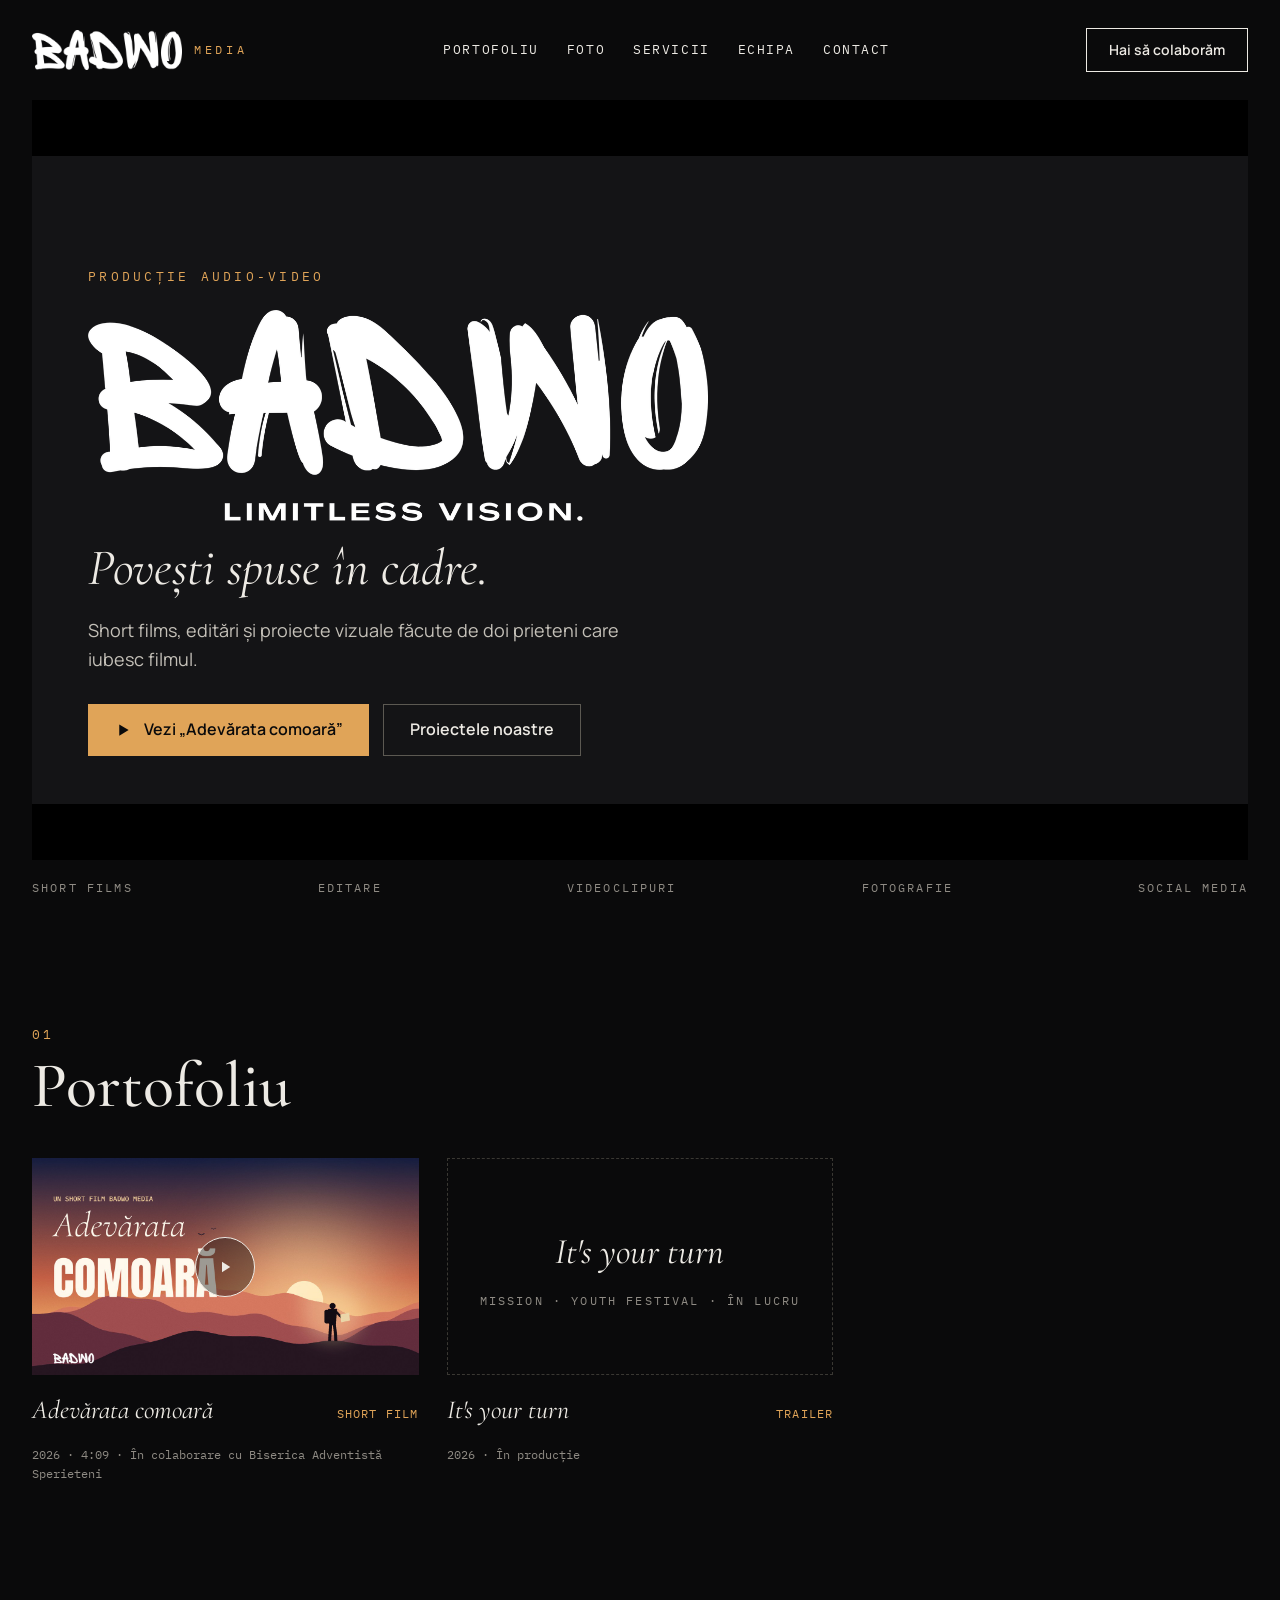
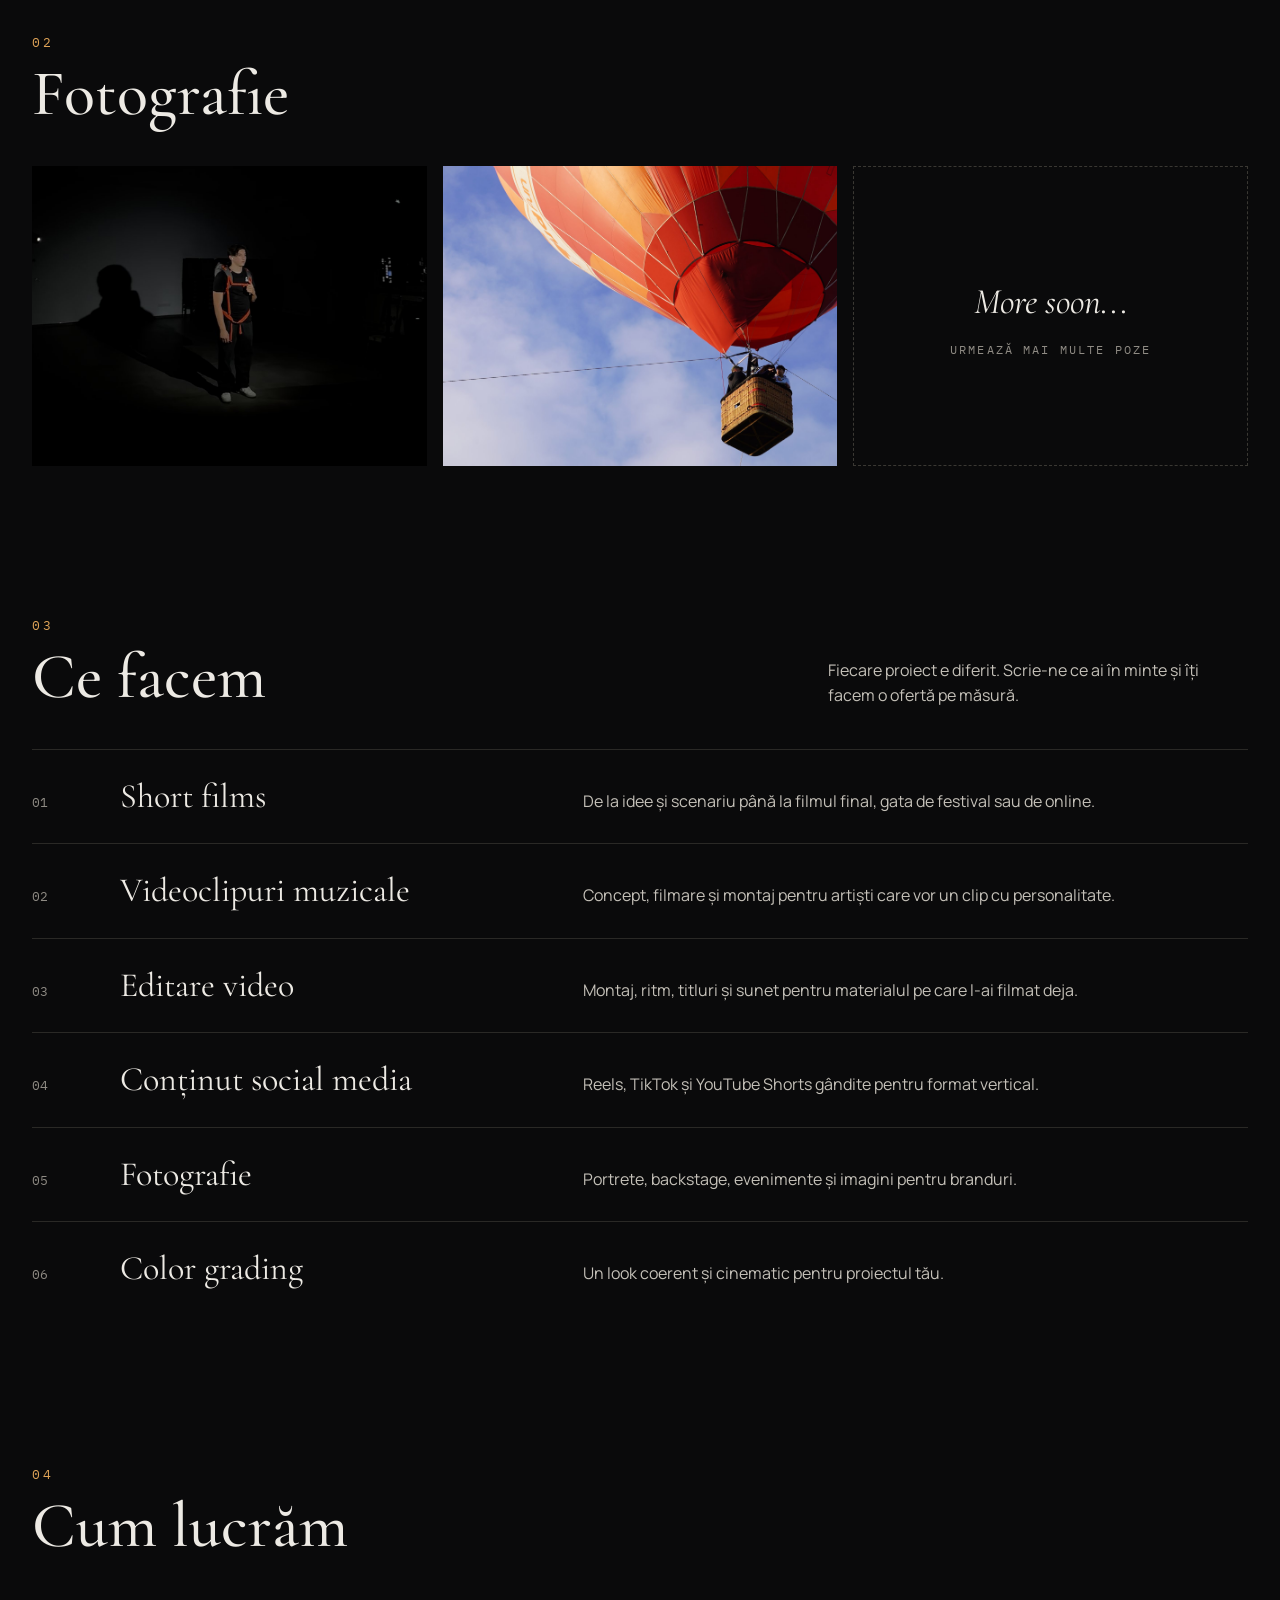
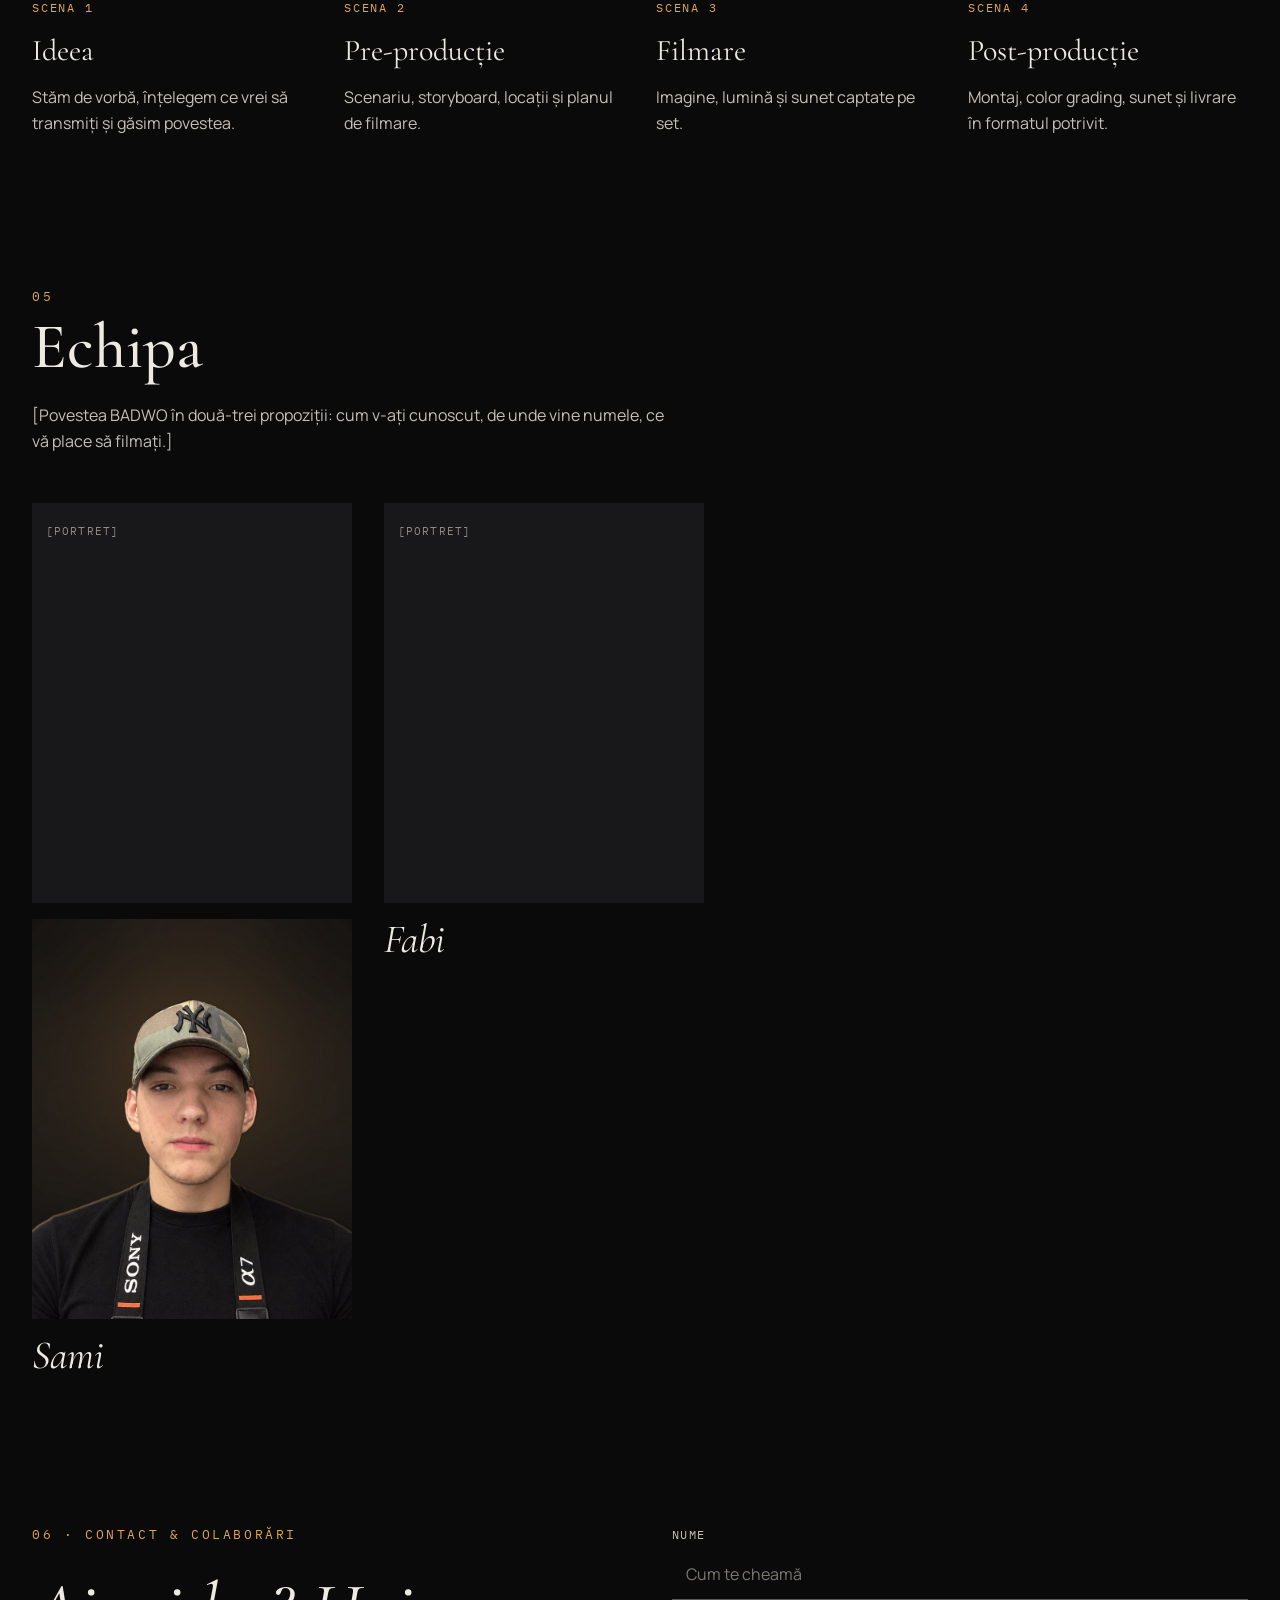
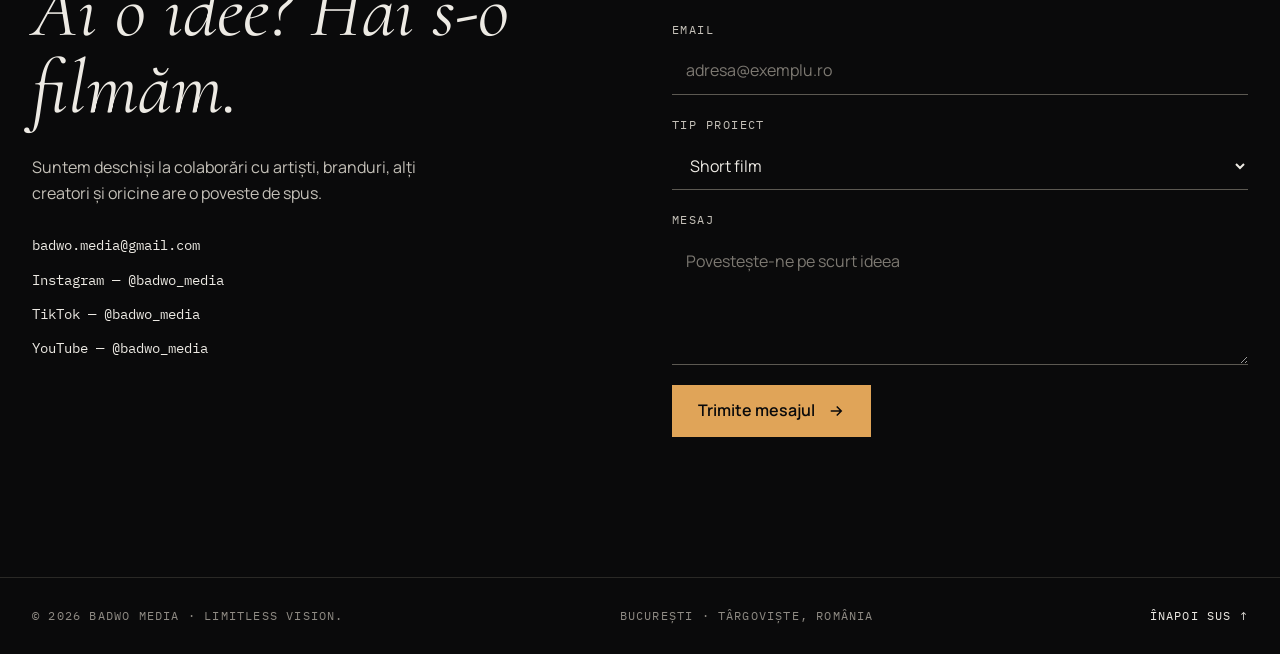
==== index.html @ ad507c17 "Update Sami's portrait image source in index.html" ====
<!doctype html>
<html lang="ro">
<head>
<meta charset="utf-8">
<meta name="viewport" content="width=device-width, initial-scale=1">
<title>BADWO Media — Limitless vision.</title>
<meta name="description" content="BADWO Media — producție audio-video: short films, editări, videoclipuri, fotografie și conținut pentru social media.">
<meta property="og:title" content="BADWO Media — Limitless vision.">
<meta property="og:description" content="Short films, editări, videoclipuri și fotografie.">
<meta property="og:image" content="assets/og-image.jpg">
<meta property="og:type" content="website">
<meta name="theme-color" content="#0A0A0B">
<link rel="icon" type="image/png" href="assets/favicon.png">
<link rel="apple-touch-icon" href="assets/apple-touch-icon.png">
<link rel="preconnect" href="https://fonts.googleapis.com">
<link rel="preconnect" href="https://fonts.gstatic.com" crossorigin>
<link href="https://fonts.googleapis.com/css2?family=Cormorant+Garamond:ital,wght@0,500;1,400;1,500&family=Manrope:wght@400;500;600&family=IBM+Plex+Mono:wght@400;500&display=swap" rel="stylesheet">
<link rel="stylesheet" href="style.css">
</head>
<body>

<a class="skip" href="#continut">Sari la conținut</a>

<!-- ============ MENIU ============ -->
<header class="header wrap">
  <a href="#top" class="brand" aria-label="BADWO Media — acasă">
    <img src="assets/logo-badwo.png" alt="BADWO" width="160" height="43">
    <span>MEDIA</span>
  </a>
  <button class="menu-toggle" type="button" aria-expanded="false" aria-controls="meniu">Meniu</button>
  <nav id="meniu" class="nav" aria-label="Navigare principală">
    <a href="#portofoliu">Portofoliu</a>
    <a href="#foto">Foto</a>
    <a href="#servicii">Servicii</a>
    <a href="#echipa">Echipa</a>
    <a href="#contact">Contact</a>
  </nav>
  <a href="#contact" class="btn btn-outline header-cta">Hai să colaborăm</a>
</header>

<main id="continut">

<!-- ============ HERO ============ -->
<section id="top" class="hero-section">
  <div class="hero wrap-inner">
    <!-- SHOWREEL DE FUNDAL: puneți un fișier video scurt (fără sunet) în assets/ și scoateți comentariul de mai jos.
    <video class="hero-video" src="assets/showreel.mp4" autoplay muted loop playsinline></video>
    -->
    <div class="hero-content">
      <p class="eyebrow">PRODUCȚIE AUDIO-VIDEO</p>
      <h1><img src="assets/logo-badwo-limitless.png" alt="BADWO — Limitless vision." width="620" height="211"></h1>
      <p class="hero-tag">Povești spuse în cadre.</p>
      <p class="hero-text">Short films, editări și proiecte vizuale făcute de doi prieteni care iubesc filmul.</p>
      <div class="hero-actions">
        <a href="adevarata-comoara.html" class="btn btn-accent">
          <svg width="18" height="18" viewBox="0 0 24 24" fill="currentColor" aria-hidden="true"><path d="M7 4.5v15l12.5-7.5z"/></svg>
          Vezi „Adevărata comoară”
        </a>
        <a href="#portofoliu" class="btn btn-ghost">Proiectele noastre</a>
      </div>
    </div>
  </div>
  <div class="strip wrap-inner" aria-hidden="true">
    <span>SHORT FILMS</span><span>EDITARE</span><span>VIDEOCLIPURI</span><span>FOTOGRAFIE</span><span>SOCIAL MEDIA</span>
  </div>
</section>

<!-- ============ PORTOFOLIU ============ -->
<section id="portofoliu" class="section wrap">
  <div class="section-head">
    <div>
      <p class="num">01</p>
      <h2>Portofoliu</h2>
    </div>
    <!-- Filtrele (Toate / Short films / Editări / Videoclipuri) pot fi readăugate când aveți mai multe proiecte -->
  </div>

  <!--
    CUM ADAUGI UN PROIECT: copiază un <article> întreg și schimbă:
      data-cat   = short / edit / clip  (pentru filtru)
      data-video = ID-ul de YouTube
      imaginea   = pune poza în assets/foto/ și schimbă src-ul
  -->
  <div class="projects">
    <article class="project" data-cat="short">
      <a href="adevarata-comoara.html" class="project-thumb" aria-label="Adevărata comoară — short film">
        <img src="assets/thumbnail-munte.jpg" alt="" loading="lazy">
        <span class="thumb-badge pre-launch">PREMIERĂ · VINERI 12:00</span>
        <span class="play"><svg width="18" height="18" viewBox="0 0 24 24" fill="currentColor" aria-hidden="true"><path d="M8 5v14l11-7z"/></svg></span>
      </a>
      <div class="project-row"><h3><a href="adevarata-comoara.html">Adevărata comoară</a></h3><span class="cat">SHORT FILM</span></div>
      <p class="meta">2026 · 4:09 · În colaborare cu Biserica Adventistă Sperieteni</p>
    </article>

    <article class="project">
      <div class="project-thumb soon"><strong>It's your turn</strong><span>MISSION · YOUTH FESTIVAL · ÎN LUCRU</span></div>
      <div class="project-row"><h3>It's your turn</h3><span class="cat">TRAILER</span></div>
      <p class="meta">2026 · În producție</p>
    </article>
  </div>
</section>

<!-- ============ FOTO ============ -->
<!-- Poză nouă: urcați-o în assets/ și adăugați înaintea căsuței „More soon”: <img class="photo" src="assets/nume.jpg" alt="descriere" loading="lazy"> -->
<section id="foto" class="section wrap">
  <p class="num">02</p>
  <h2>Fotografie</h2>
  <div class="photos">
    <img class="photo" src="assets/backstage-1.jpg" alt="Backstage BADWO Media — actor pe set, în lumina reflectorului" loading="lazy">
    <img class="photo" src="assets/foto-balon.jpg" alt="Balon cu aer cald portocaliu deasupra norilor, fotografiat de jos" loading="lazy">
    <div class="photo soon"><strong>More soon...</strong><span>URMEAZĂ MAI MULTE POZE</span></div>
  </div>
</section>

<!-- ============ SERVICII ============ -->
<section id="servicii" class="section wrap">
  <div class="section-head">
    <div>
      <p class="num">03</p>
      <h2>Ce facem</h2>
    </div>
    <p class="lead">Fiecare proiect e diferit. Scrie-ne ce ai în minte și îți facem o ofertă pe măsură.</p>
  </div>
  <ul class="services">
    <li><span class="n">01</span><h3>Short films</h3><p>De la idee și scenariu până la filmul final, gata de festival sau de online.</p></li>
    <li><span class="n">02</span><h3>Videoclipuri muzicale</h3><p>Concept, filmare și montaj pentru artiști care vor un clip cu personalitate.</p></li>
    <li><span class="n">03</span><h3>Editare video</h3><p>Montaj, ritm, titluri și sunet pentru materialul pe care l-ai filmat deja.</p></li>
    <li><span class="n">04</span><h3>Conținut social media</h3><p>Reels, TikTok și YouTube Shorts gândite pentru format vertical.</p></li>
    <li><span class="n">05</span><h3>Fotografie</h3><p>Portrete, backstage, evenimente și imagini pentru branduri.</p></li>
    <li><span class="n">06</span><h3>Color grading</h3><p>Un look coerent și cinematic pentru proiectul tău.</p></li>
  </ul>
</section>

<!-- ============ PROCES ============ -->
<section class="section wrap">
  <p class="num">04</p>
  <h2>Cum lucrăm</h2>
  <ol class="steps">
    <li><span class="scene">SCENA 1</span><h3>Ideea</h3><p>Stăm de vorbă, înțelegem ce vrei să transmiți și găsim povestea.</p></li>
    <li><span class="scene">SCENA 2</span><h3>Pre-producție</h3><p>Scenariu, storyboard, locații și planul de filmare.</p></li>
    <li><span class="scene">SCENA 3</span><h3>Filmare</h3><p>Imagine, lumină și sunet captate pe set.</p></li>
    <li><span class="scene">SCENA 4</span><h3>Post-producție</h3><p>Montaj, color grading, sunet și livrare în formatul potrivit.</p></li>
  </ol>
</section>

<!-- ============ ECHIPA ============ -->
<section id="echipa" class="section wrap">
  <p class="num">05</p>
  <h2>Echipa</h2>
  <p class="lead team-lead">[Povestea BADWO în două-trei propoziții: cum v-ați cunoscut, de unde vine numele, ce vă place să filmați.]</p>
  <div class="team">
    <figure class="member">
      <div class="portrait"><span class="ph">[PORTRET]</span></div>
      <img class="portrait" src="assets/sami-portret-final.jpg" alt="Sami, BADWO Media">
      <figcaption>Sami</figcaption>
    </figure>
    <figure class="member">
      <div class="portrait"><span class="ph">[PORTRET]</span></div>
      <!-- <img class="portrait" src="assets/foto/fabi.jpg" alt="Fabi"> -->
      <figcaption>Fabi</figcaption>
    </figure>
  </div>
</section>

<!-- ============ CONTACT ============ -->
<section id="contact" class="section wrap contact">
  <div class="contact-info">
    <p class="num">06 · CONTACT &amp; COLABORĂRI</p>
    <h2 class="contact-title">Ai o idee? Hai s-o filmăm.</h2>
    <p class="lead">Suntem deschiși la colaborări cu artiști, branduri, alți creatori și oricine are o poveste de spus.</p>
    <ul class="links">
      <li><a href="mailto:badwo.media@gmail.com">badwo.media@gmail.com</a></li>
      <li><a href="https://www.instagram.com/badwo_media/" target="_blank" rel="noopener">Instagram — @badwo_media</a></li>
      <li><a href="https://www.tiktok.com/@badwo_media" target="_blank" rel="noopener">TikTok — @badwo_media</a></li>
      <li><a href="https://youtube.com/@badwo_media" target="_blank" rel="noopener">YouTube — @badwo_media</a></li>
    </ul>
  </div>

  <!--
    FORMULAR (Web3Forms, gratuit 250 mesaje/lună) — mesajele vin pe badwo.media@gmail.com.
    Înlocuiți CHEIA-VOASTRA de mai jos cu cheia primită pe email de la Web3Forms.
  -->
  <form class="form" id="contact-form" action="https://api.web3forms.com/submit" method="POST">
    <input type="hidden" name="access_key" value="0aef2e41-bc1f-40ac-9697-3a45dd9f12d6">
    <input type="hidden" name="subject" value="Mesaj nou de pe site-ul BADWO Media">
    <input type="hidden" name="from_name" value="Site BADWO Media">
    <input type="checkbox" name="botcheck" style="display:none" tabindex="-1" autocomplete="off">
    <div class="field"><label for="nume">NUME</label><input id="nume" name="name" type="text" placeholder="Cum te cheamă" required autocomplete="name"></div>
    <div class="field"><label for="email">EMAIL</label><input id="email" name="email" type="email" placeholder="adresa@exemplu.ro" required autocomplete="email"></div>
    <div class="field"><label for="tip">TIP PROIECT</label>
      <select id="tip" name="tip">
        <option>Short film</option><option>Videoclip</option><option>Editare</option><option>Fotografie</option><option>Colaborare</option><option>Altceva</option>
      </select>
    </div>
    <div class="field"><label for="mesaj">MESAJ</label><textarea id="mesaj" name="message" rows="4" placeholder="Povestește-ne pe scurt ideea" required></textarea></div>
    <button type="submit" class="btn btn-accent">Trimite mesajul
      <svg width="18" height="18" viewBox="0 0 24 24" fill="none" stroke="currentColor" stroke-width="2" aria-hidden="true"><path d="M5 12h14M13 6l6 6-6 6"/></svg>
    </button>
    <p class="form-status" id="form-status" role="status" aria-live="polite"></p>
  </form>
</section>

</main>

<footer class="footer">
  <div class="wrap footer-row">
    <span>© <span id="an">2026</span> BADWO MEDIA · LIMITLESS VISION.</span>
    <span>BUCUREȘTI · TÂRGOVIȘTE, ROMÂNIA</span>
    <a href="#top">ÎNAPOI SUS ↑</a>
  </div>
</footer>

<!-- Fereastra pentru video -->
<dialog class="video-modal" id="video-modal" aria-label="Video">
  <button type="button" class="modal-close" aria-label="Închide">✕</button>
  <div class="modal-frame"></div>
</dialog>

<script src="script.js"></script>
</body>
</html>
---- style.css ----
/* ===== BADWO Media — culori și fonturi (schimbați aici) ===== */
:root{
  --bg:#0A0A0B;
  --bg-2:#141416;
  --card:#18181b;
  --line:#2a2926;
  --text:#EDEAE4;
  --muted:#c4c0b8;
  --dim:#8f8b84;
  --accent:#E0A458;
  --serif:'Cormorant Garamond', Georgia, serif;
  --sans:'Manrope', 'Helvetica Neue', sans-serif;
  --mono:'IBM Plex Mono', ui-monospace, monospace;
}

*,*::before,*::after{box-sizing:border-box}
html{scroll-behavior:smooth}
@media (prefers-reduced-motion:reduce){html{scroll-behavior:auto}}
body{margin:0;background:var(--bg);color:var(--text);font-family:var(--sans);font-size:16px;line-height:1.6;-webkit-font-smoothing:antialiased}
img{max-width:100%;display:block}
a{color:var(--text);text-decoration:none}
a:hover{color:var(--accent)}
h1,h2,h3,p,ul,ol,figure{margin:0}
ul,ol{list-style:none;padding:0}
:focus-visible{outline:2px solid var(--accent);outline-offset:3px}

.skip{position:absolute;left:-9999px;top:8px;background:var(--accent);color:var(--bg);padding:10px 16px;z-index:100}
.skip:focus{left:8px}
.hidden{display:none}

.wrap{max-width:1320px;margin:0 auto;padding-left:32px;padding-right:32px}
.wrap-inner{max-width:1320px;margin:0 auto}

/* ===== Butoane ===== */
.btn{display:inline-flex;align-items:center;gap:12px;min-height:52px;padding:0 26px;font:inherit;font-weight:600;cursor:pointer;border:0;transition:background .2s,color .2s}
.btn-accent{background:var(--accent);color:var(--bg)}
.btn-accent:hover{background:var(--text);color:var(--bg)}
.btn-ghost{border:1px solid #5c5952}
.btn-outline{border:1px solid var(--text);min-height:44px;padding:0 22px;font-size:14px}

/* ===== Meniu ===== */
.header{display:flex;flex-wrap:wrap;align-items:center;justify-content:space-between;gap:20px;padding-top:28px;padding-bottom:28px}
.brand{display:flex;align-items:center;gap:12px}
.brand img{height:40px;width:auto}
.brand span{font-family:var(--mono);font-size:12px;letter-spacing:.3em;color:var(--accent)}
.nav{display:flex;flex-wrap:wrap;gap:28px;font-family:var(--mono);font-size:13px;letter-spacing:.12em;text-transform:uppercase}
.menu-toggle{display:none;background:none;border:1px solid #5c5952;color:var(--text);font-family:var(--mono);font-size:13px;letter-spacing:.12em;text-transform:uppercase;min-height:44px;padding:0 16px;cursor:pointer}

/* ===== Hero ===== */
.hero-section{padding:0 32px}
.hero{position:relative;background:var(--bg-2);min-height:760px;display:flex;flex-direction:column;justify-content:flex-end;overflow:hidden}
.hero::before,.hero::after{content:"";position:absolute;left:0;right:0;height:56px;background:#000;z-index:2}
.hero::before{top:0}.hero::after{bottom:0}
.hero-video{position:absolute;inset:0;width:100%;height:100%;object-fit:cover;opacity:.55}
.hero-content{position:relative;z-index:3;padding:120px 56px 104px;display:flex;flex-direction:column;gap:22px;max-width:900px}
.eyebrow{font-family:var(--mono);font-size:13px;letter-spacing:.25em;color:var(--accent)}
.hero h1 img{width:min(620px,100%);height:auto}
.hero-tag{font-family:var(--serif);font-style:italic;font-size:clamp(32px,4vw,52px);line-height:1}
.hero-text{max-width:560px;font-size:18px;color:var(--muted)}
.hero-actions{display:flex;flex-wrap:wrap;gap:14px;margin-top:8px}
.strip{padding:18px 0;display:flex;flex-wrap:wrap;justify-content:space-between;gap:12px;font-family:var(--mono);font-size:12px;letter-spacing:.18em;color:var(--dim)}

/* ===== Secțiuni ===== */
.section{padding-top:110px;padding-bottom:40px}
.section h2{font-family:var(--serif);font-weight:500;font-size:clamp(44px,6vw,64px);line-height:1;margin:8px 0 40px}
.section-head{display:flex;flex-wrap:wrap;align-items:flex-end;justify-content:space-between;gap:24px;margin-bottom:40px}
.section-head h2{margin-bottom:0}
.num{font-family:var(--mono);font-size:13px;color:var(--accent);letter-spacing:.2em}
.lead{max-width:420px;color:var(--muted)}
.ph{font-family:var(--mono);font-size:11px;color:var(--dim);letter-spacing:.1em}

/* ===== Portofoliu ===== */
.filters{display:flex;flex-wrap:wrap;gap:8px}
.filters button{min-height:44px;padding:0 18px;font-family:var(--mono);font-size:13px;letter-spacing:.08em;cursor:pointer;border:1px solid #3a3833;background:transparent;color:var(--text)}
.filters button[aria-pressed="true"]{background:var(--text);color:var(--bg)}
.projects{display:grid;grid-template-columns:repeat(auto-fill,minmax(min(360px,100%),1fr));gap:40px 28px}
.project{display:flex;flex-direction:column;gap:14px}
.project[hidden]{display:none}
.project-thumb{position:relative;aspect-ratio:16/9;background:var(--card);display:flex;align-items:center;justify-content:center;border:0;padding:0;cursor:pointer;color:var(--text);overflow:hidden;width:100%}
.project-thumb img{position:absolute;inset:0;width:100%;height:100%;object-fit:cover}
.project-thumb .ph{position:absolute;top:12px;left:14px}
.play{position:relative;width:60px;height:60px;border-radius:50%;border:1px solid var(--text);display:flex;align-items:center;justify-content:center;background:rgba(10,10,11,.4);transition:background .2s,color .2s}
.project-thumb:hover .play{background:var(--accent);border-color:var(--accent);color:var(--bg)}
.project-row{display:flex;justify-content:space-between;align-items:baseline;gap:12px}
.project h3{font-family:var(--serif);font-size:26px;font-style:italic;font-weight:400}
.cat{font-family:var(--mono);font-size:12px;color:var(--accent);letter-spacing:.1em;white-space:nowrap}
.meta{font-family:var(--mono);font-size:12px;color:var(--dim)}

/* ===== Foto ===== */
.photos{display:grid;grid-template-columns:repeat(auto-fit,minmax(240px,1fr));grid-auto-rows:220px;gap:16px}
.photo{background:var(--card);padding:14px;width:100%;height:100%;object-fit:cover}
img.photo{padding:0}
.photo.tall{grid-row:span 2}

/* ===== Servicii ===== */
.services li{display:flex;flex-wrap:wrap;gap:16px 40px;padding:28px 0;border-top:1px solid var(--line);align-items:baseline}
.services .n{width:48px;font-family:var(--mono);font-size:13px;color:var(--dim)}
.services h3{flex:1 1 280px;font-family:var(--serif);font-size:34px;font-weight:400;line-height:1.1}
.services p{flex:2 1 380px;color:var(--muted)}

/* ===== Proces ===== */
.steps{display:grid;grid-template-columns:repeat(auto-fit,minmax(240px,1fr));gap:32px}
.steps li{display:flex;flex-direction:column;gap:10px}
.scene{font-family:var(--mono);font-size:12px;color:var(--accent);letter-spacing:.15em}
.steps h3{font-family:var(--serif);font-size:30px;font-weight:400}
.steps p{color:var(--muted)}

/* ===== Echipa ===== */
.team-lead{max-width:640px;margin:-16px 0 48px}
.team{display:grid;grid-template-columns:repeat(auto-fit,minmax(240px,320px));gap:32px}
.member{display:flex;flex-direction:column;gap:16px}
.portrait{aspect-ratio:4/5;background:var(--card);padding:14px;width:100%;object-fit:cover}
img.portrait{padding:0}
.member figcaption{font-family:var(--serif);font-size:40px;font-style:italic;line-height:1}

/* ===== Contact ===== */
.contact{display:flex;flex-wrap:wrap;gap:64px;padding-bottom:100px}
.contact-info{flex:1 1 420px;display:flex;flex-direction:column;gap:28px}
.section .contact-title{font-style:italic;font-weight:400;font-size:clamp(48px,6vw,84px);margin:0}
.links{display:flex;flex-direction:column;gap:12px;font-family:var(--mono);font-size:14px}
.form{flex:1 1 420px;display:flex;flex-direction:column;gap:20px}
.field{display:flex;flex-direction:column;gap:8px}
.field label{font-family:var(--mono);font-size:12px;letter-spacing:.12em;color:var(--muted)}
.field input,.field select,.field textarea{font:inherit;color:var(--text);min-height:48px;padding:0 14px;background:transparent;border:0;border-bottom:1px solid #5c5952;border-radius:0}
.field select{background:var(--bg)}
.field textarea{padding:12px 14px;resize:vertical}
.field input::placeholder,.field textarea::placeholder{color:#7d7972}
.field input:focus,.field select:focus,.field textarea:focus{border-bottom-color:var(--accent)}
.form .btn{align-self:flex-start}

/* ===== Footer ===== */
.footer{border-top:1px solid var(--line)}
.footer-row{padding-top:28px;padding-bottom:28px;display:flex;flex-wrap:wrap;justify-content:space-between;gap:16px;font-family:var(--mono);font-size:12px;color:var(--dim);letter-spacing:.1em}

/* ===== Video ===== */
.video-modal{width:min(1100px,94vw);padding:0;border:0;background:#000;color:var(--text)}
.video-modal::backdrop{background:rgba(0,0,0,.85)}
.modal-frame{aspect-ratio:16/9}
.modal-frame iframe{width:100%;height:100%;border:0;display:block}
.modal-frame p{padding:40px;font-family:var(--mono);font-size:14px;color:var(--muted)}
.modal-close{position:absolute;top:8px;right:8px;z-index:2;width:44px;height:44px;background:rgba(0,0,0,.6);color:#fff;border:0;font-size:18px;cursor:pointer}

/* ===== Telefon ===== */
@media (max-width:820px){
  .wrap{padding-left:20px;padding-right:20px}
  .hero-section{padding:0}
  .hero{min-height:620px}
  .hero::before,.hero::after{height:32px}
  .hero-content{padding:80px 20px 64px}
  .menu-toggle{display:inline-flex;align-items:center}
  .header-cta{display:none}
  .nav{display:none;width:100%;flex-direction:column;gap:0}
  .nav.open{display:flex}
  .nav a{padding:14px 0;border-top:1px solid var(--line)}
  .strip{padding:16px 20px;justify-content:flex-start;gap:8px 20px}
  .section{padding-top:80px}
  .contact{gap:48px}
  .photos{grid-auto-rows:180px}
}

/* ===== Mesaj formular ===== */
.form-status{font-family:var(--mono);font-size:13px;color:var(--accent);min-height:1.6em}
.form .btn:disabled{opacity:.6;cursor:wait}

/* ===== More soon ===== */
.soon{display:flex;flex-direction:column;align-items:center;justify-content:center;gap:10px;text-align:center;border:1px dashed #3a3833;background:transparent;padding:20px}
.soon strong{font-family:var(--serif);font-style:italic;font-weight:400;font-size:clamp(26px,3vw,36px);color:var(--text)}
.soon span{font-family:var(--mono);font-size:12px;letter-spacing:.18em;color:var(--dim)}
.photos{grid-template-columns:repeat(auto-fit,minmax(min(320px,100%),1fr));grid-auto-rows:300px}
.thumb-badge{position:absolute;top:12px;left:14px;z-index:1;font-family:var(--mono);font-size:11px;letter-spacing:.15em;background:var(--accent);color:var(--bg);padding:4px 8px}
.project h3 a{color:inherit}
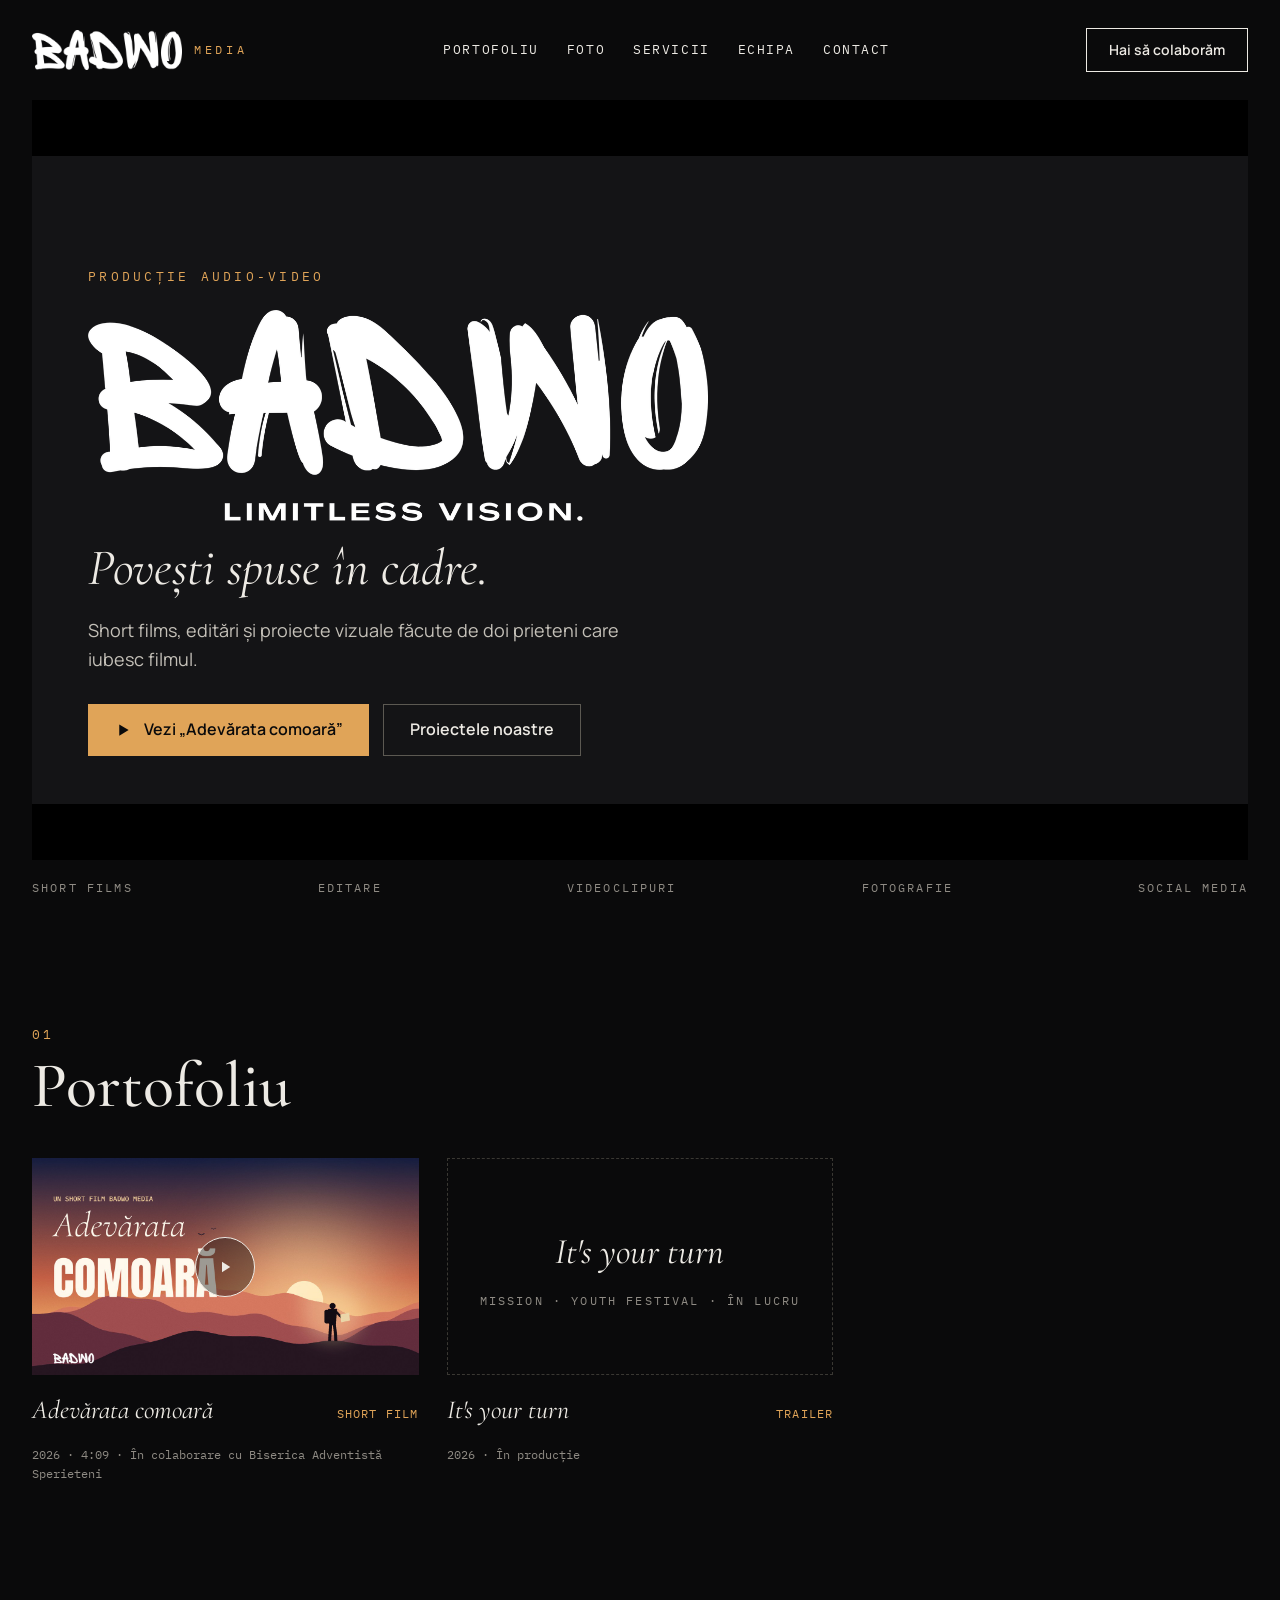
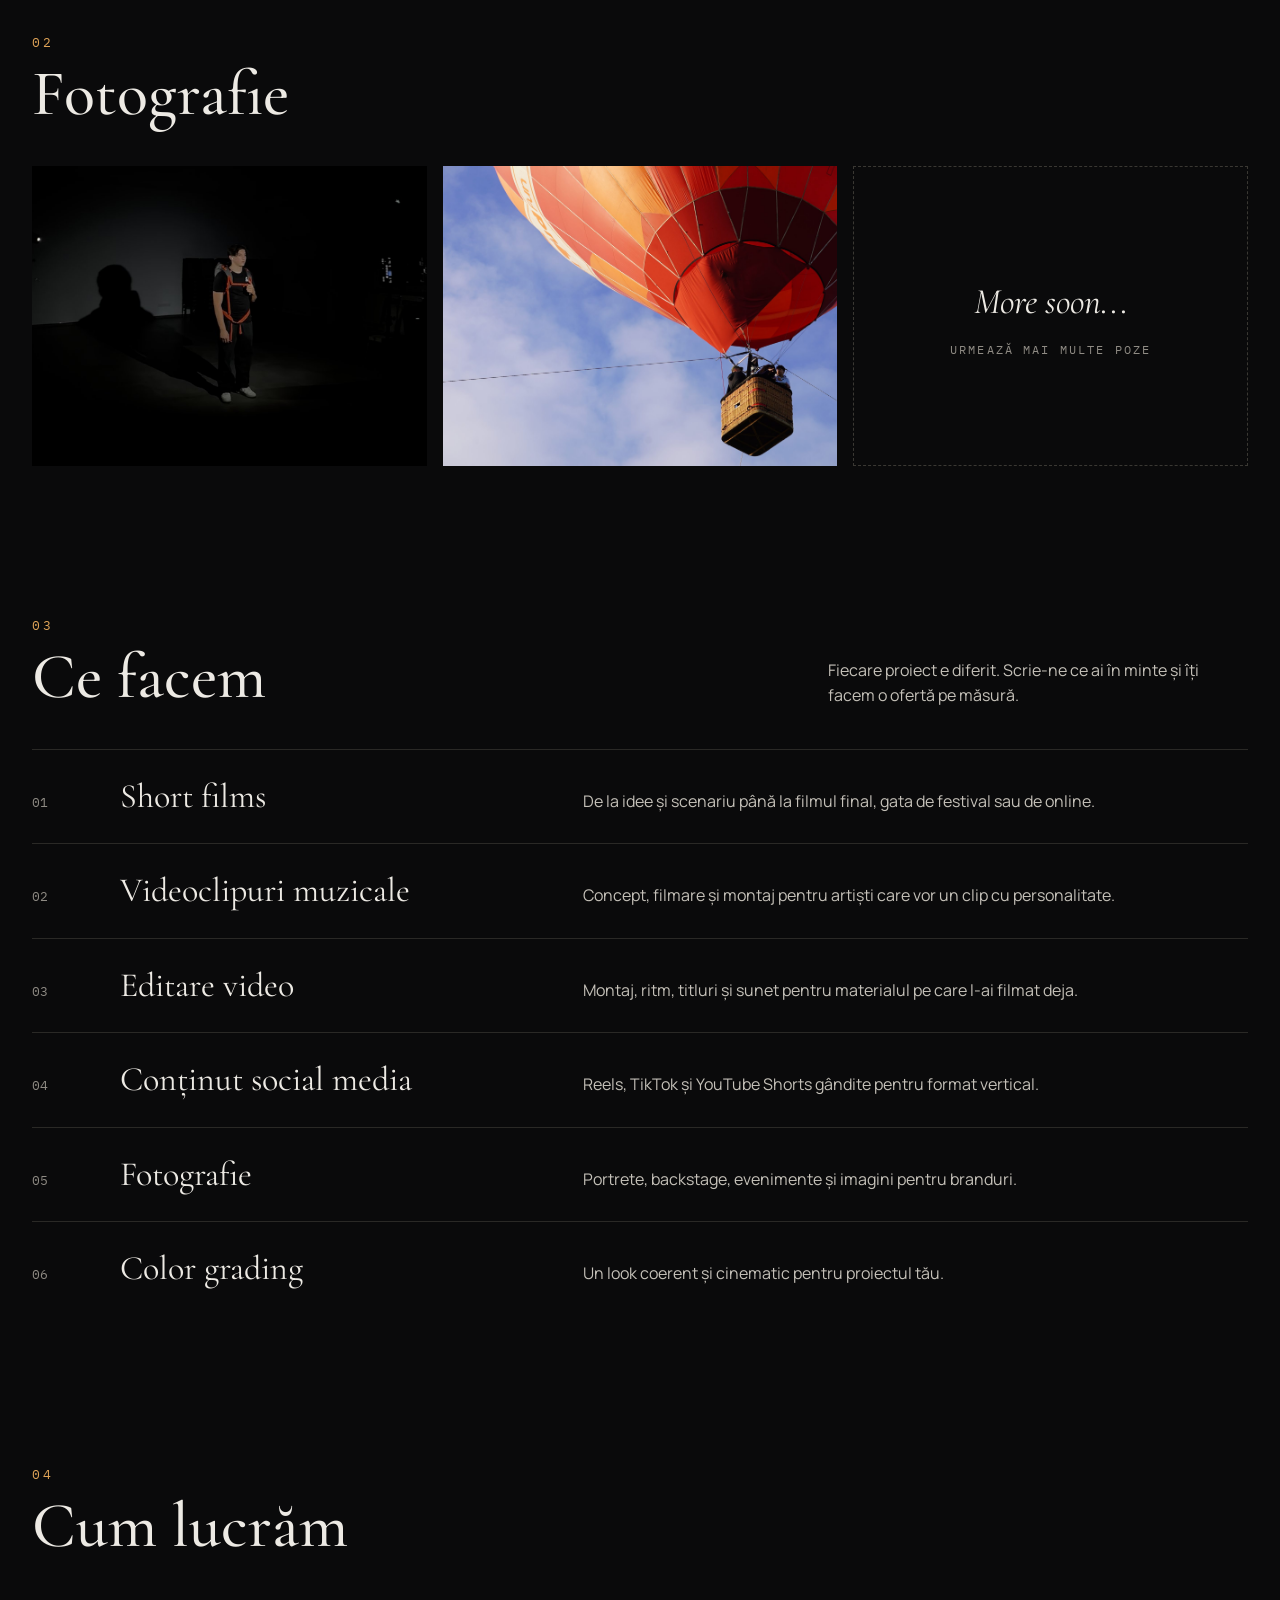
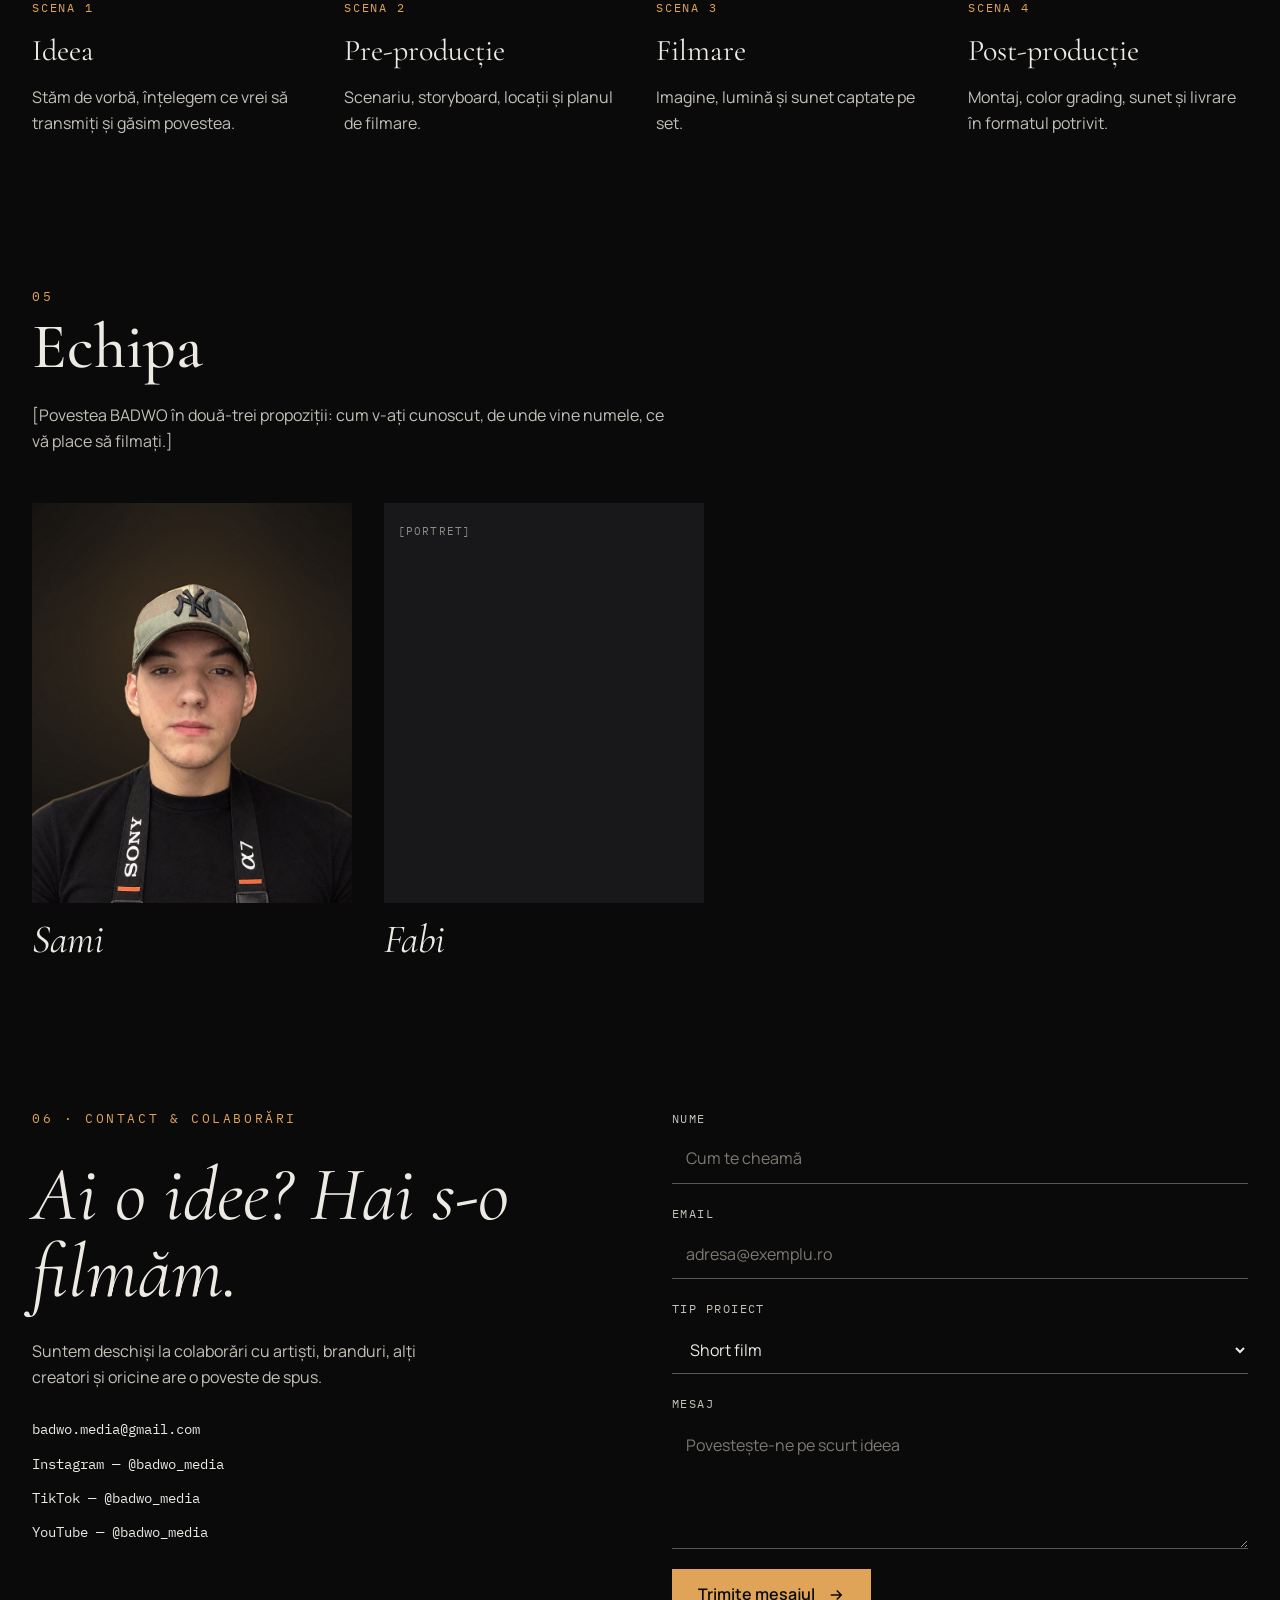
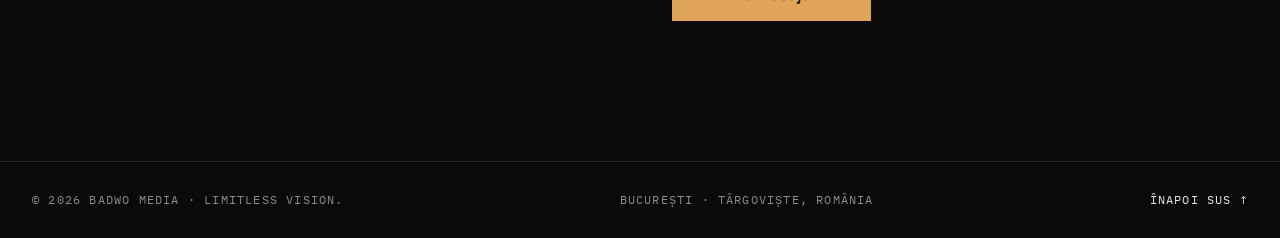
==== commit 363c8273: "Remove redundant div around member portrait" ====
--- a/index.html
+++ b/index.html
@@ -150,7 +150,6 @@
   <p class="lead team-lead">[Povestea BADWO în două-trei propoziții: cum v-ați cunoscut, de unde vine numele, ce vă place să filmați.]</p>
   <div class="team">
     <figure class="member">
-      <div class="portrait"><span class="ph">[PORTRET]</span></div>
       <img class="portrait" src="assets/sami-portret-final.jpg" alt="Sami, BADWO Media">
       <figcaption>Sami</figcaption>
     </figure>
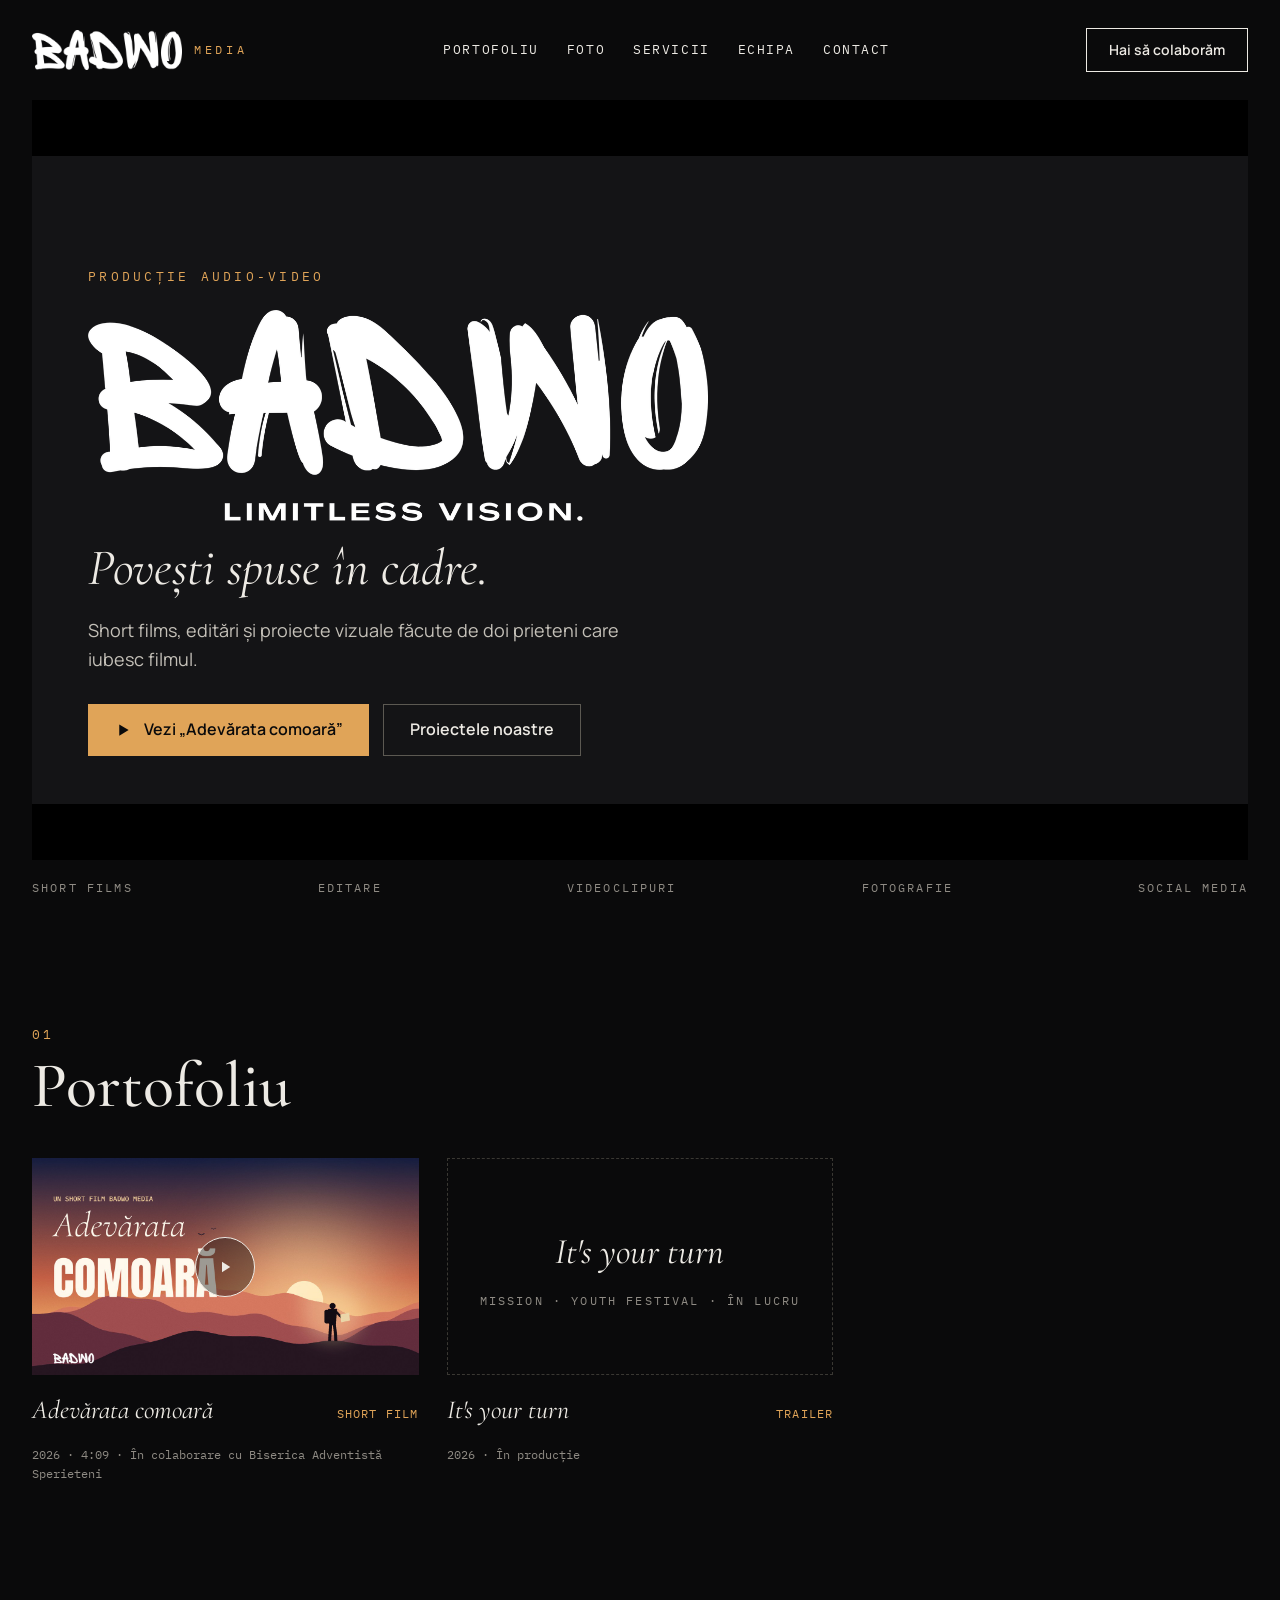
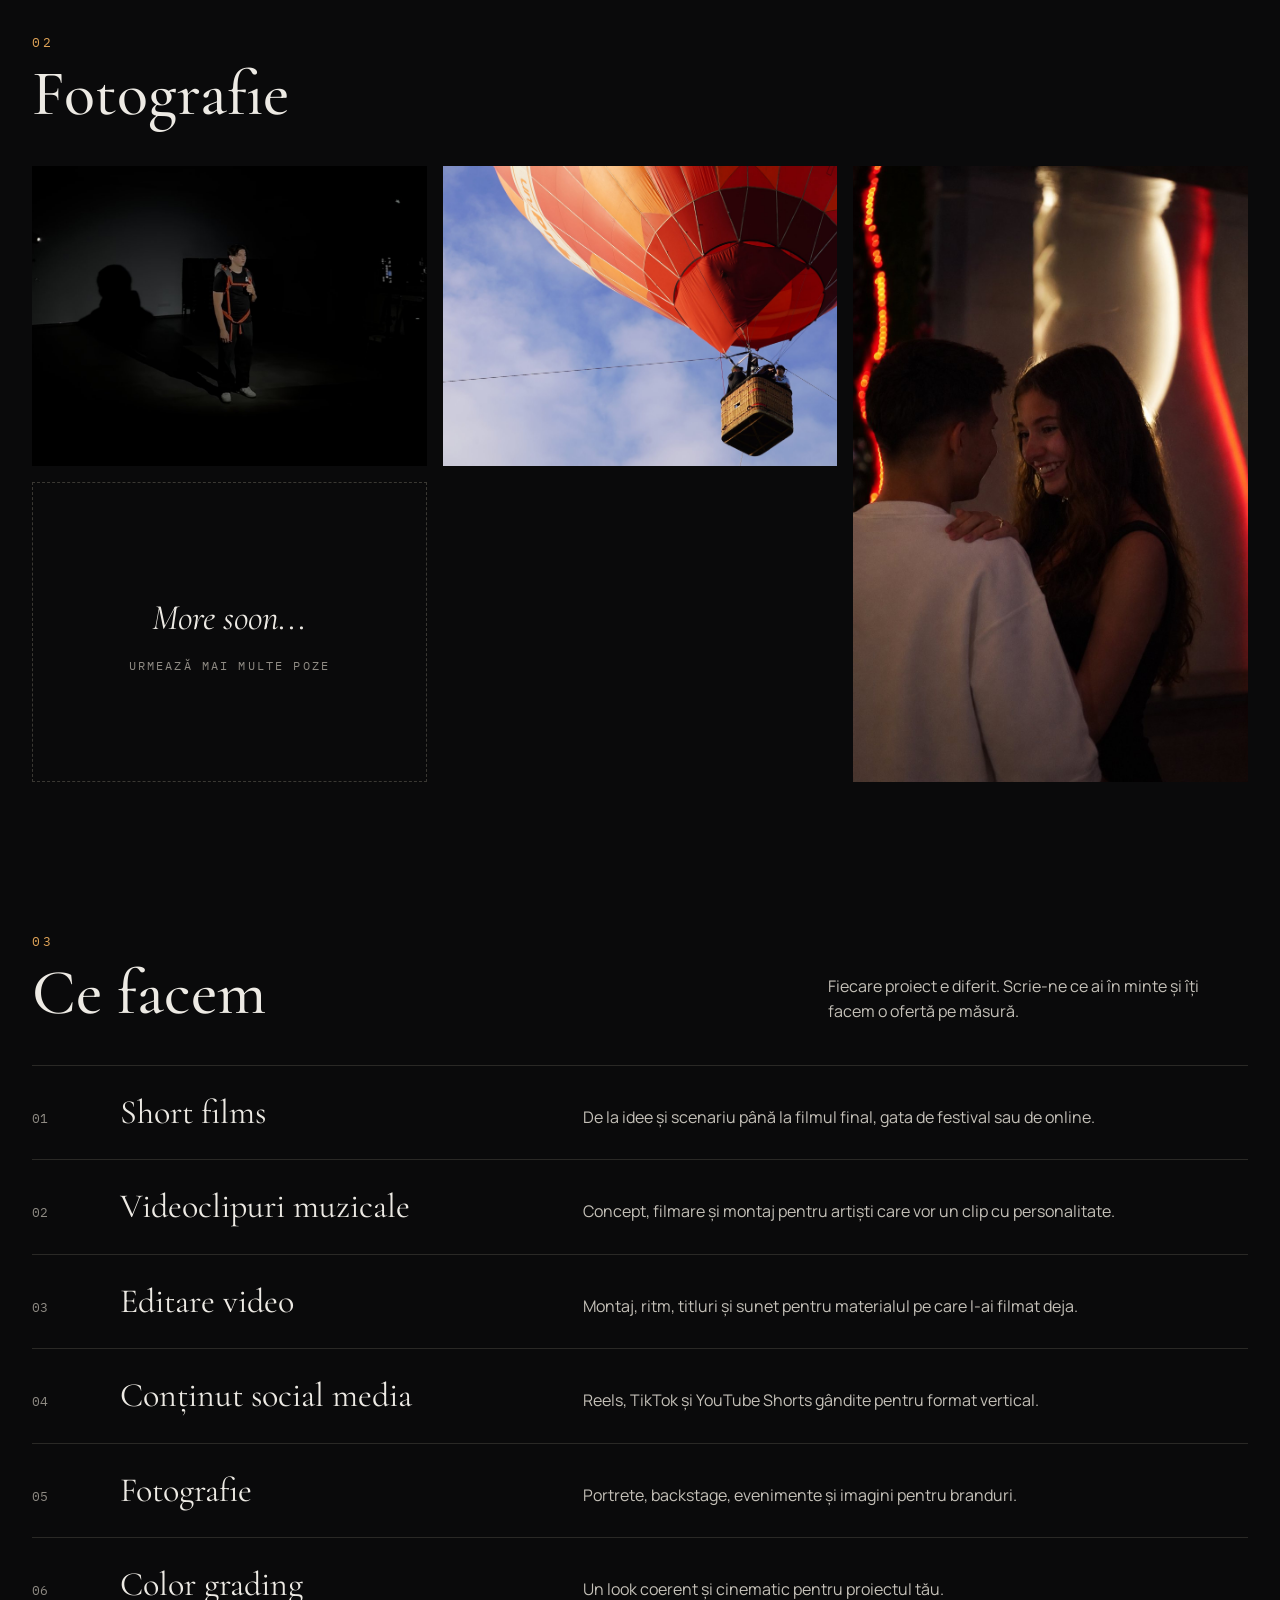
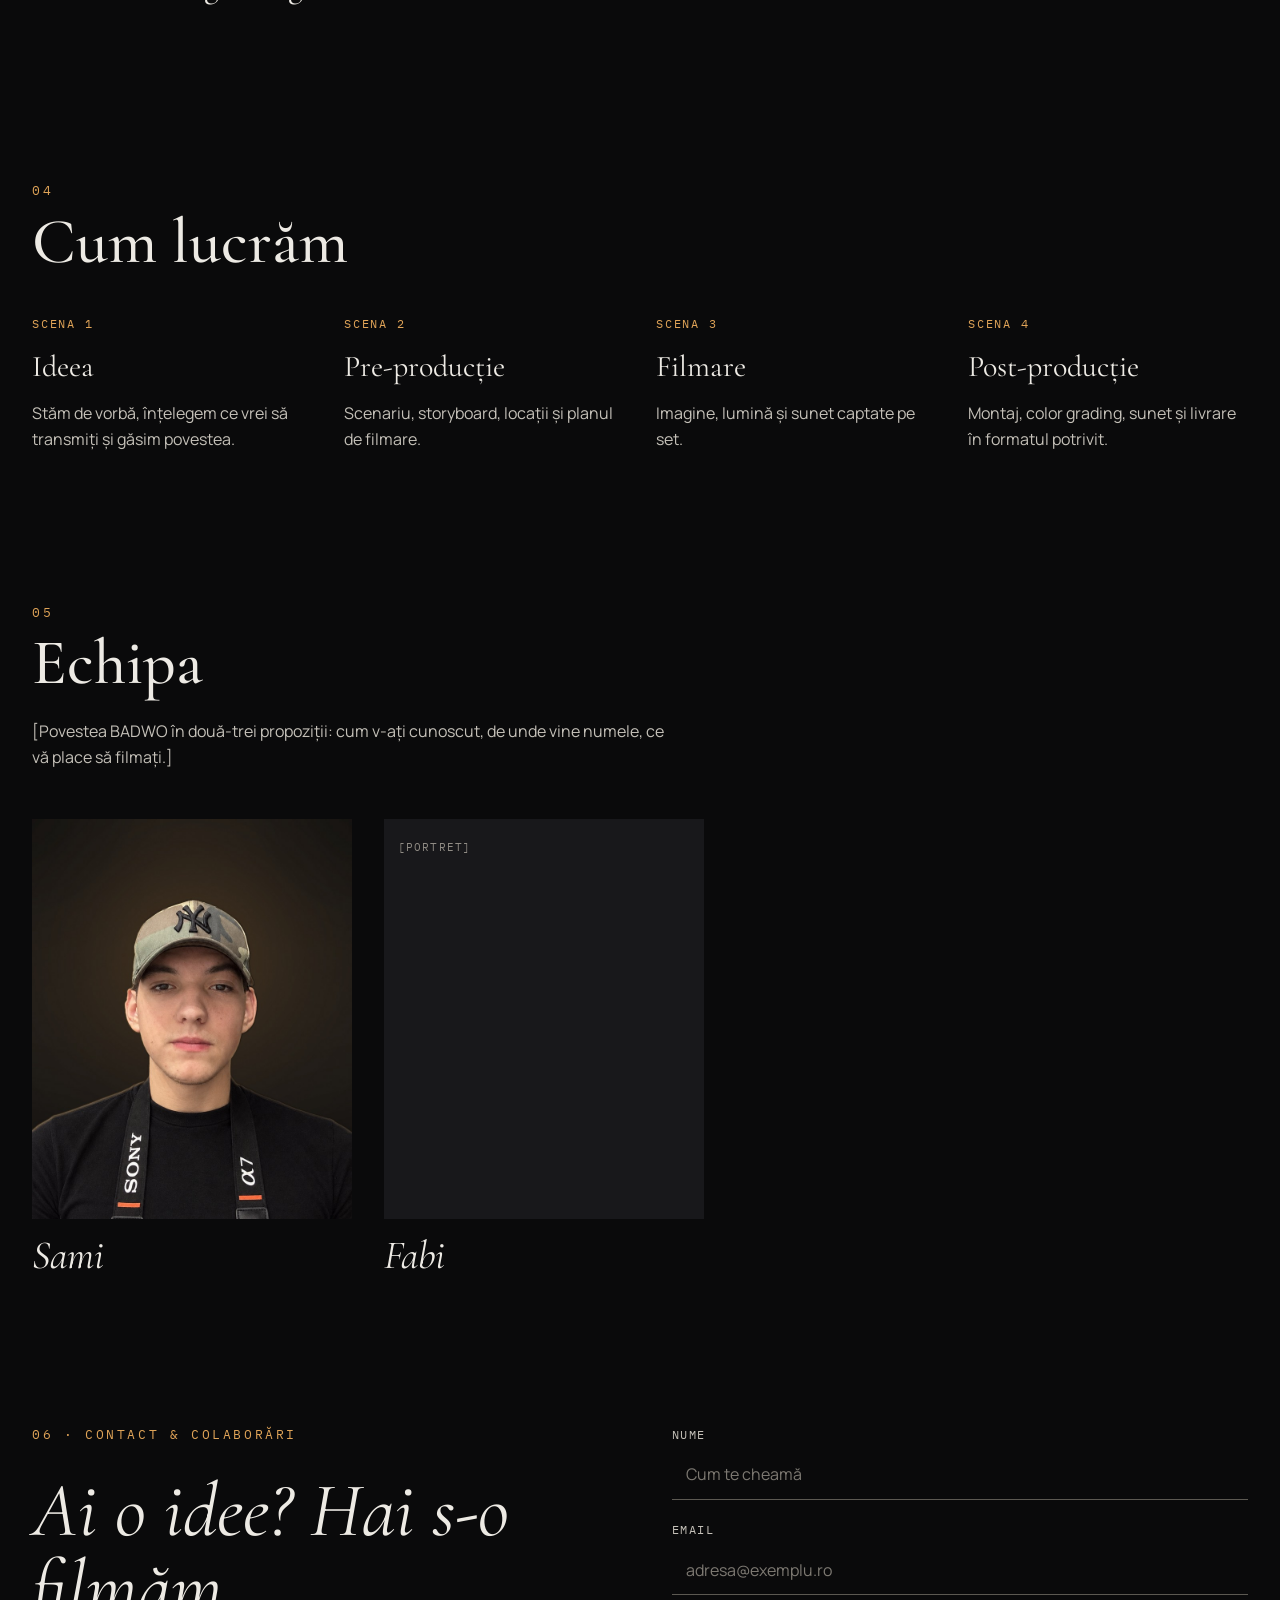
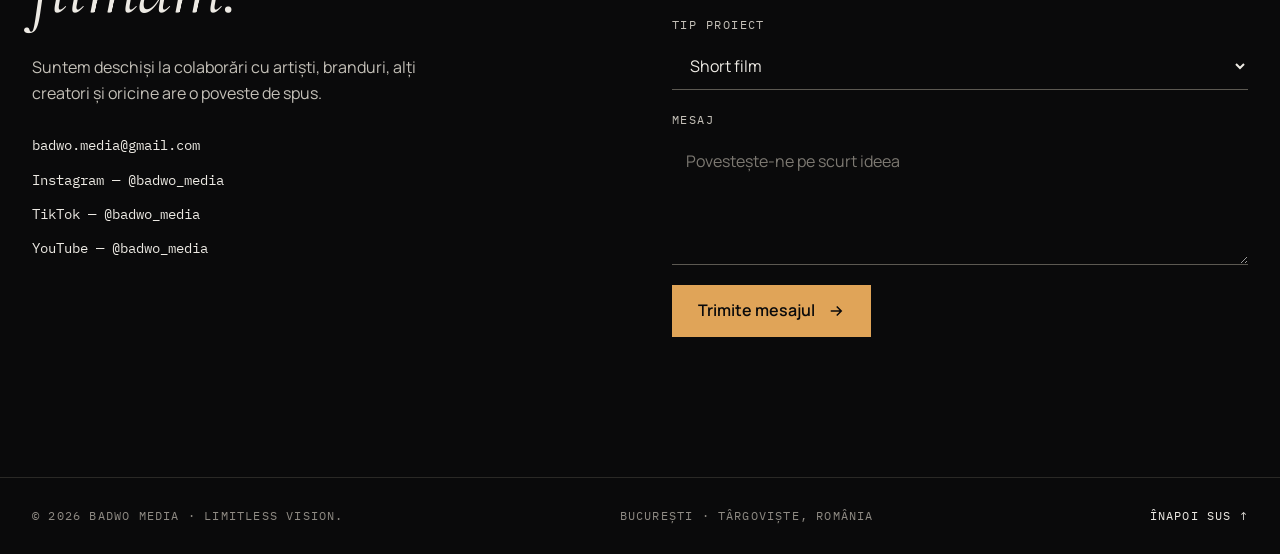
==== commit dd1f2211: "Add new photo to the photography section" ====
--- a/index.html
+++ b/index.html
@@ -108,6 +108,7 @@
   <div class="photos">
     <img class="photo" src="assets/backstage-1.jpg" alt="Backstage BADWO Media — actor pe set, în lumina reflectorului" loading="lazy">
     <img class="photo" src="assets/foto-balon.jpg" alt="Balon cu aer cald portocaliu deasupra norilor, fotografiat de jos" loading="lazy">
+        <img class="photo tall" src="assets/foto-cuplu-badi-ale.jpg" alt="Badi și Ale în lumină caldă, cu luminițe roșii în fundal" loading="lazy">
     <div class="photo soon"><strong>More soon...</strong><span>URMEAZĂ MAI MULTE POZE</span></div>
   </div>
 </section>
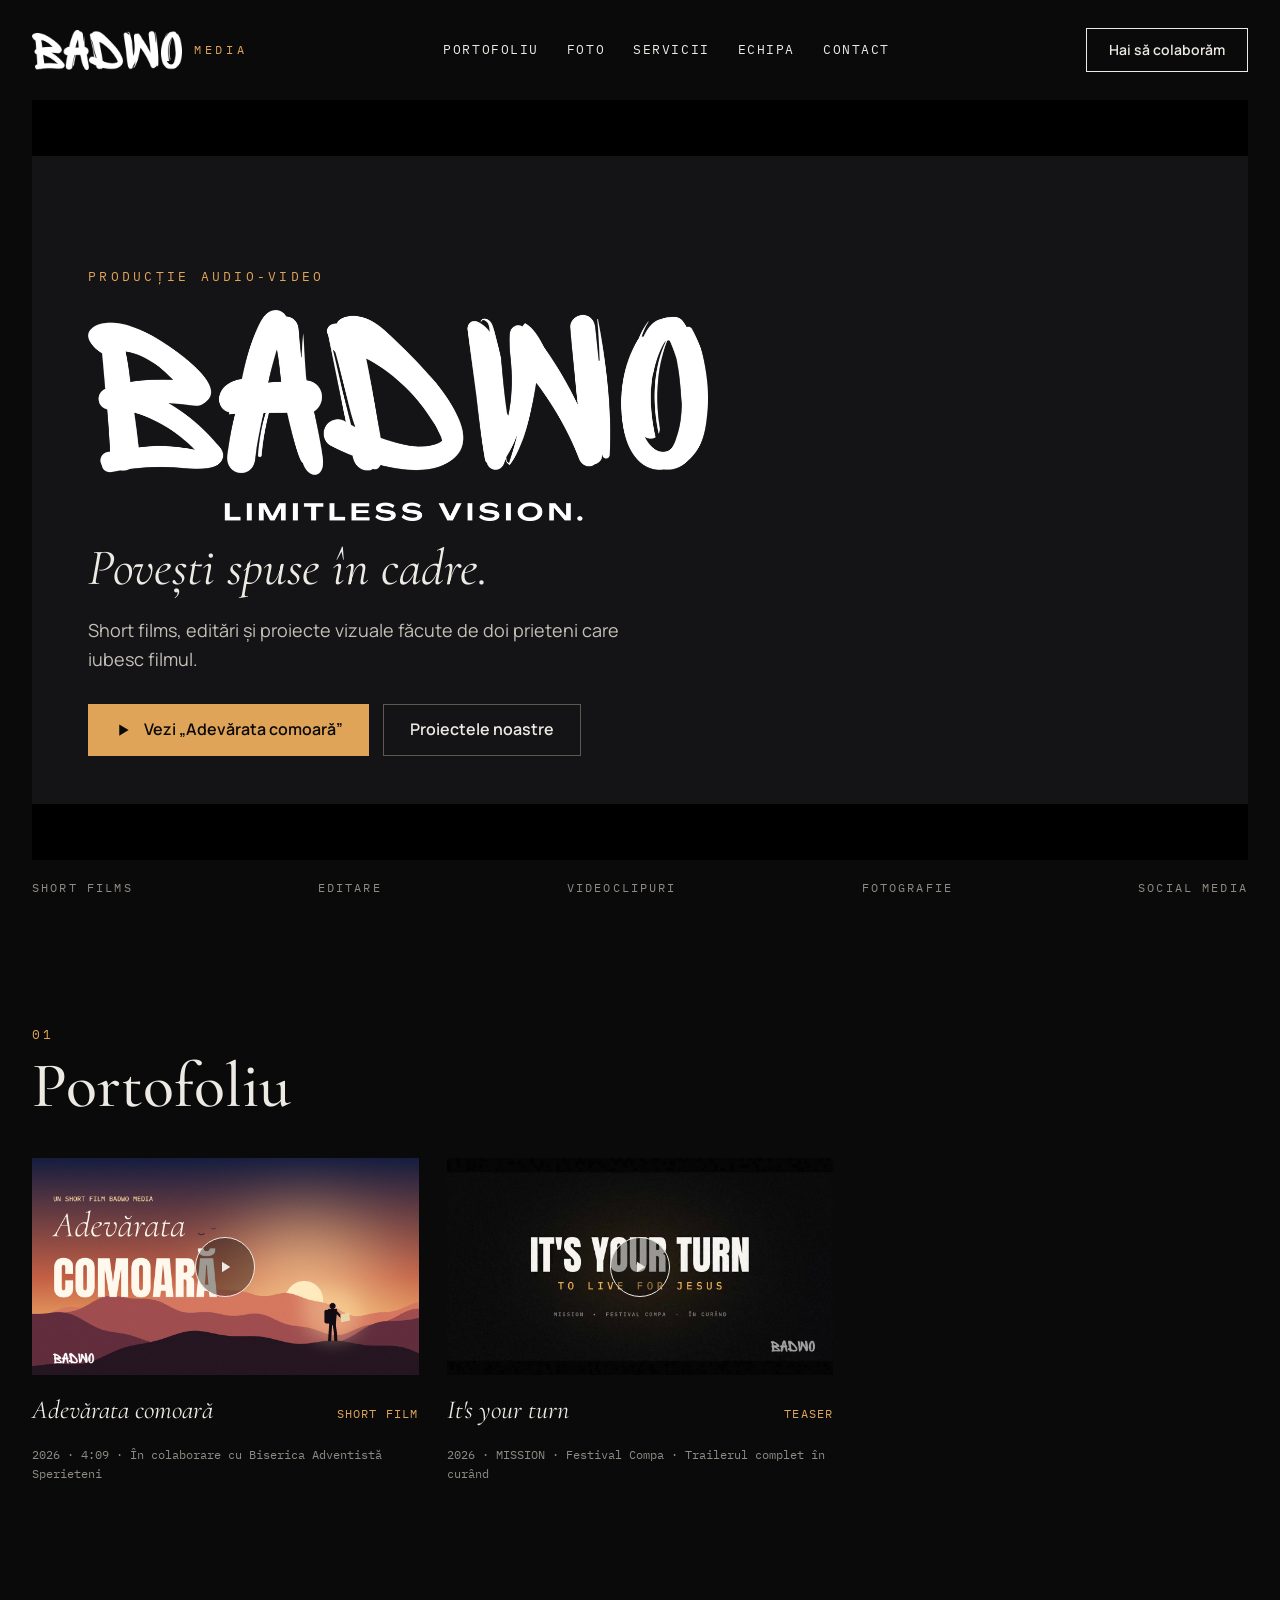
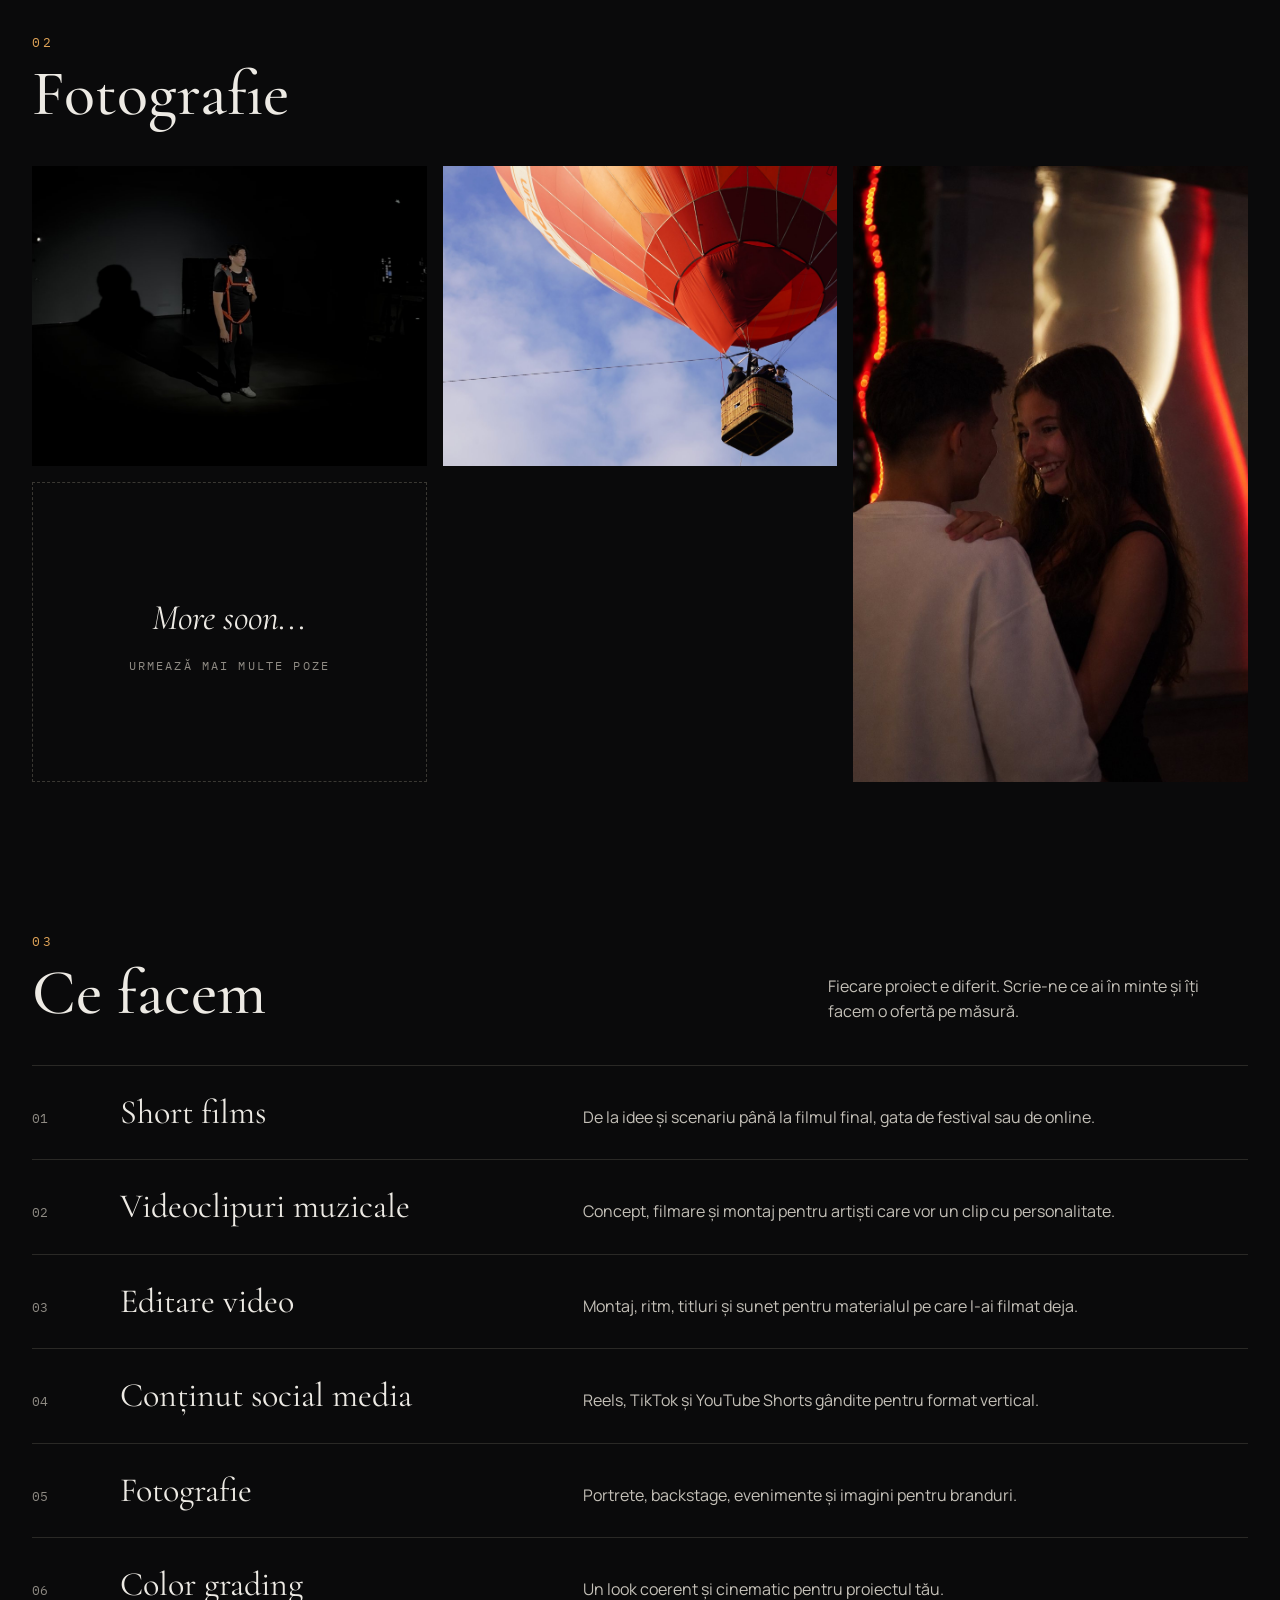
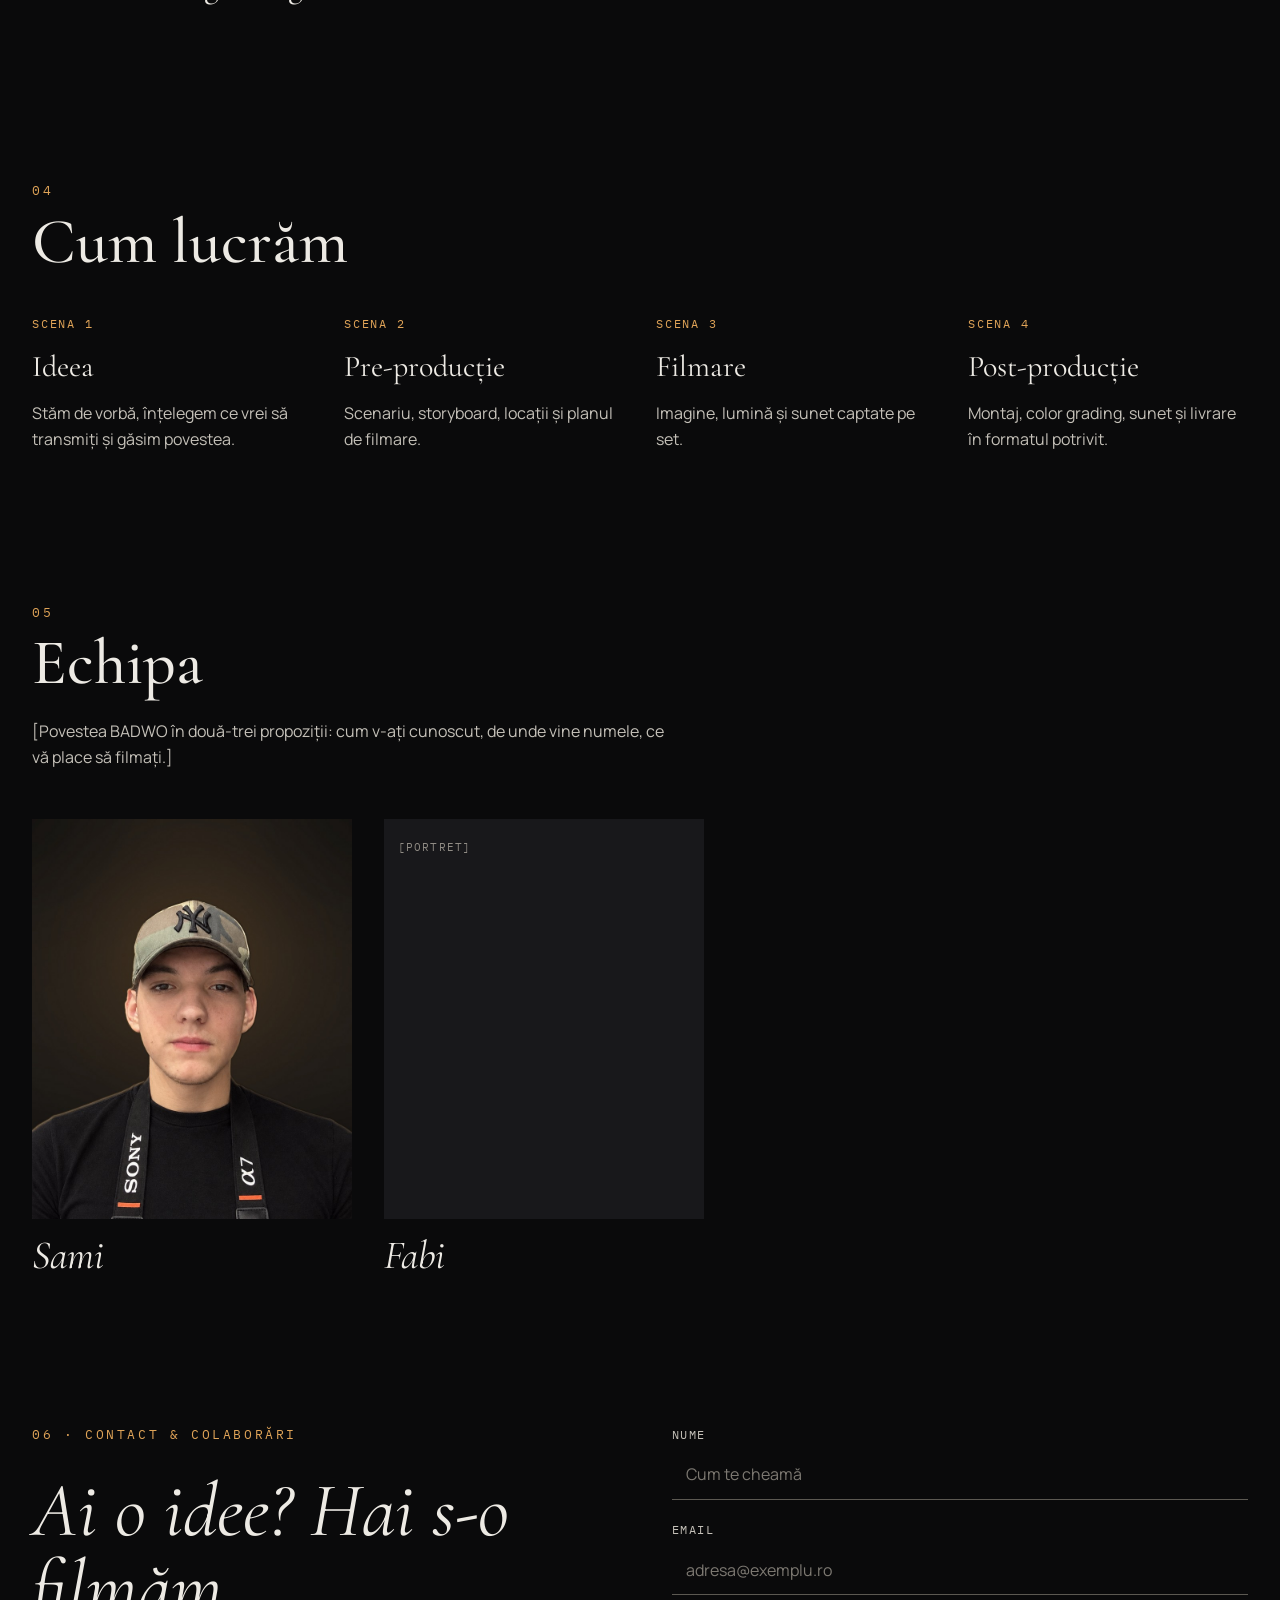
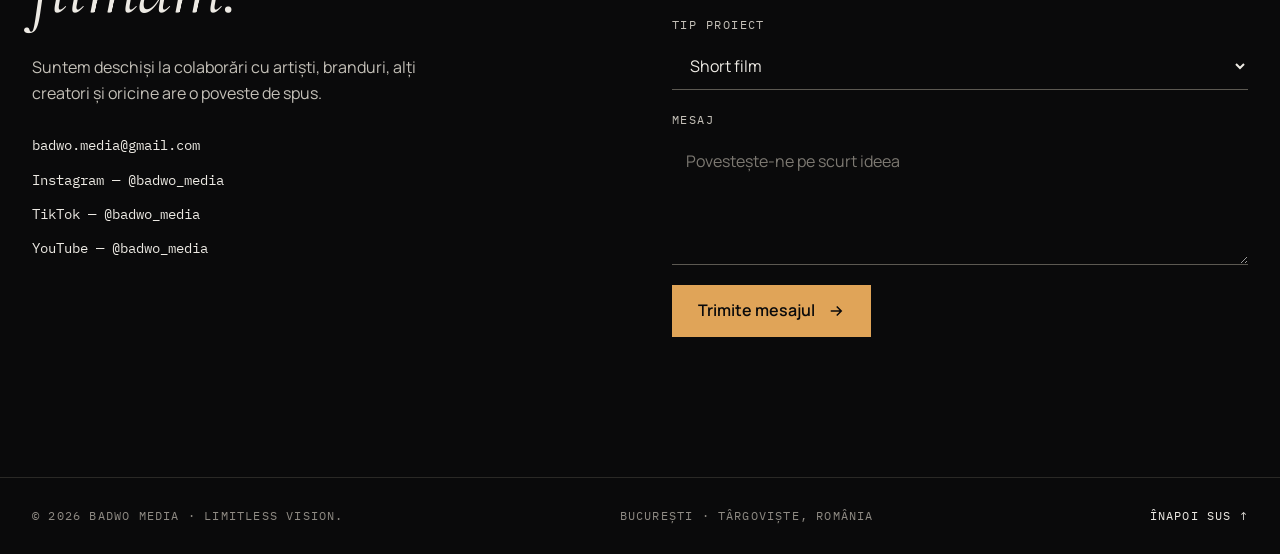
==== commit 57201975: "Add files via upload" ====
--- a/index.html
+++ b/index.html
@@ -93,9 +93,12 @@
     </article>
 
     <article class="project">
-      <div class="project-thumb soon"><strong>It's your turn</strong><span>MISSION · YOUTH FESTIVAL · ÎN LUCRU</span></div>
-      <div class="project-row"><h3>It's your turn</h3><span class="cat">TRAILER</span></div>
-      <p class="meta">2026 · În producție</p>
+      <button type="button" class="project-thumb js-video" data-video="X5HID9Kxgu8" aria-label="Pornește teaserul It's your turn">
+        <img src="assets/its-your-turn-poster.jpg" alt="" loading="lazy">
+        <span class="play"><svg width="18" height="18" viewBox="0 0 24 24" fill="currentColor" aria-hidden="true"><path d="M8 5v14l11-7z"/></svg></span>
+      </button>
+      <div class="project-row"><h3>It's your turn</h3><span class="cat">TEASER</span></div>
+      <p class="meta">2026 · MISSION · Festival Compa · Trailerul complet în curând</p>
     </article>
   </div>
 </section>
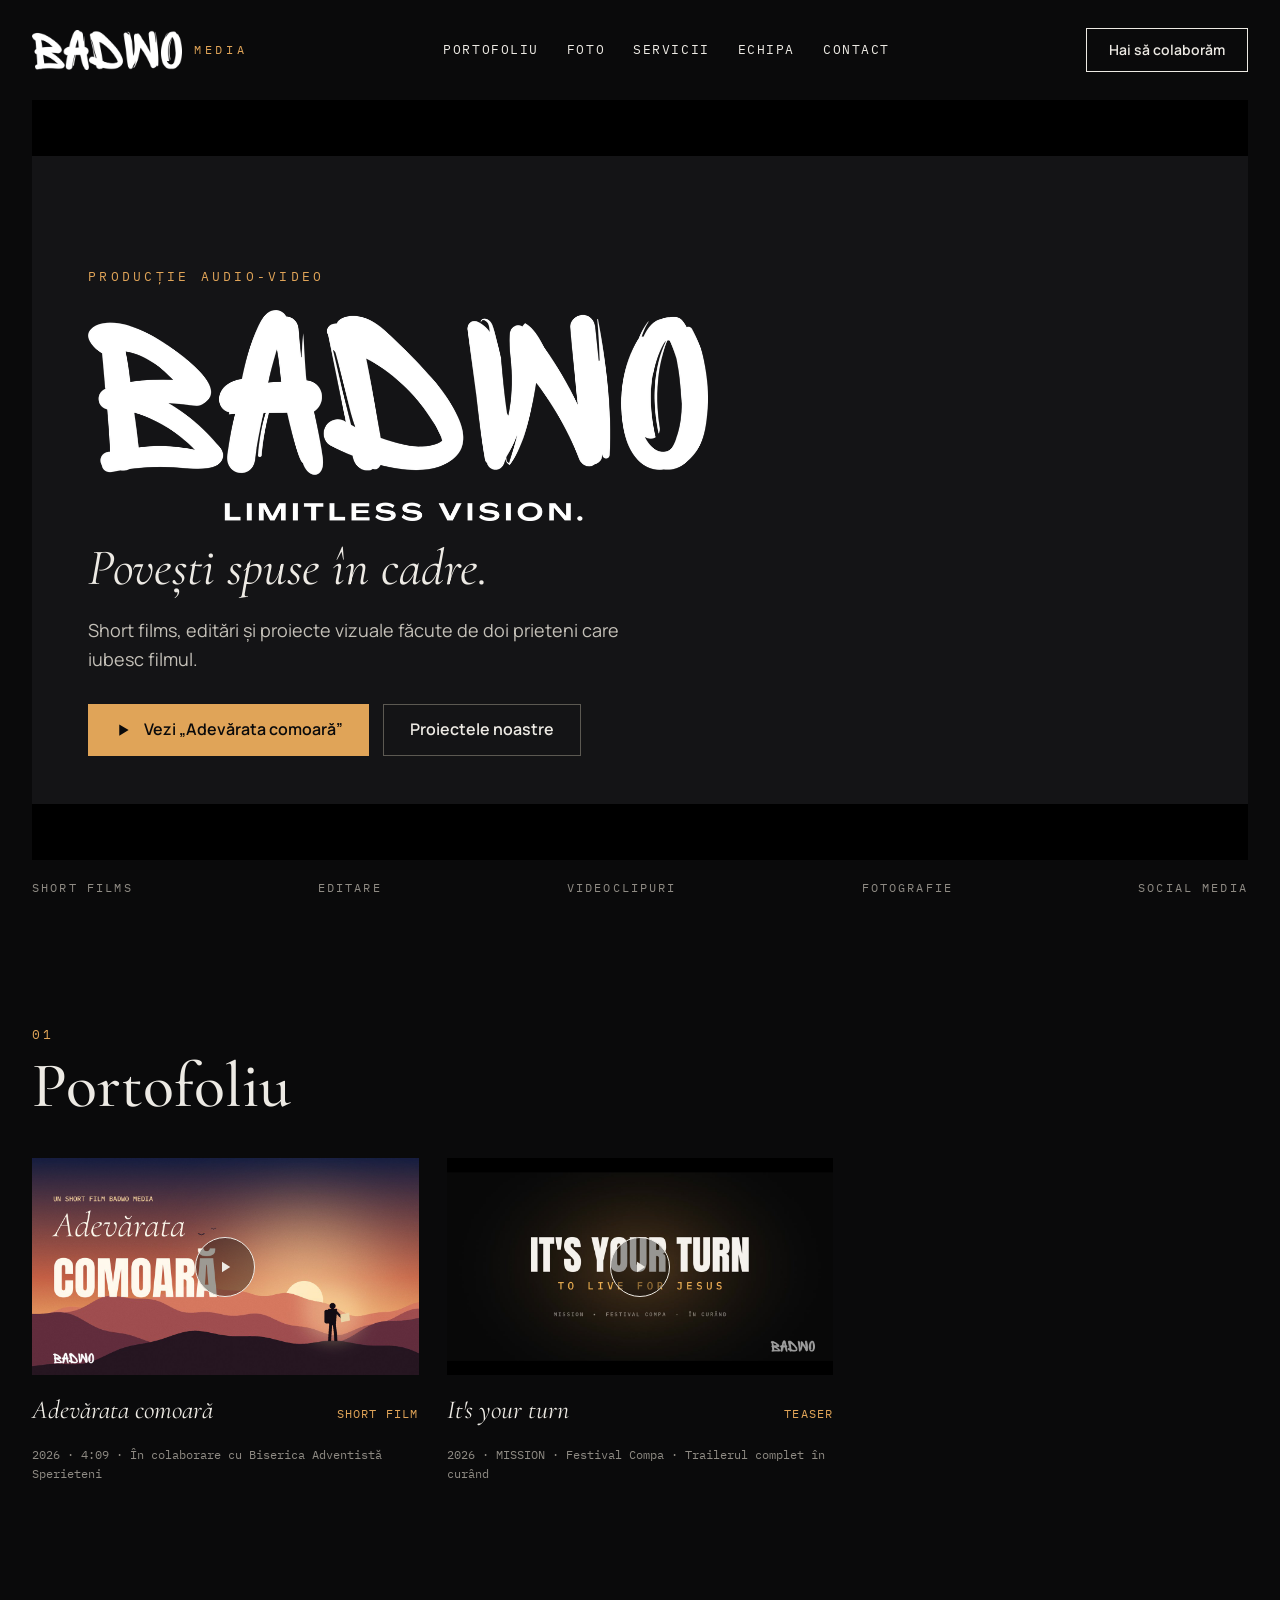
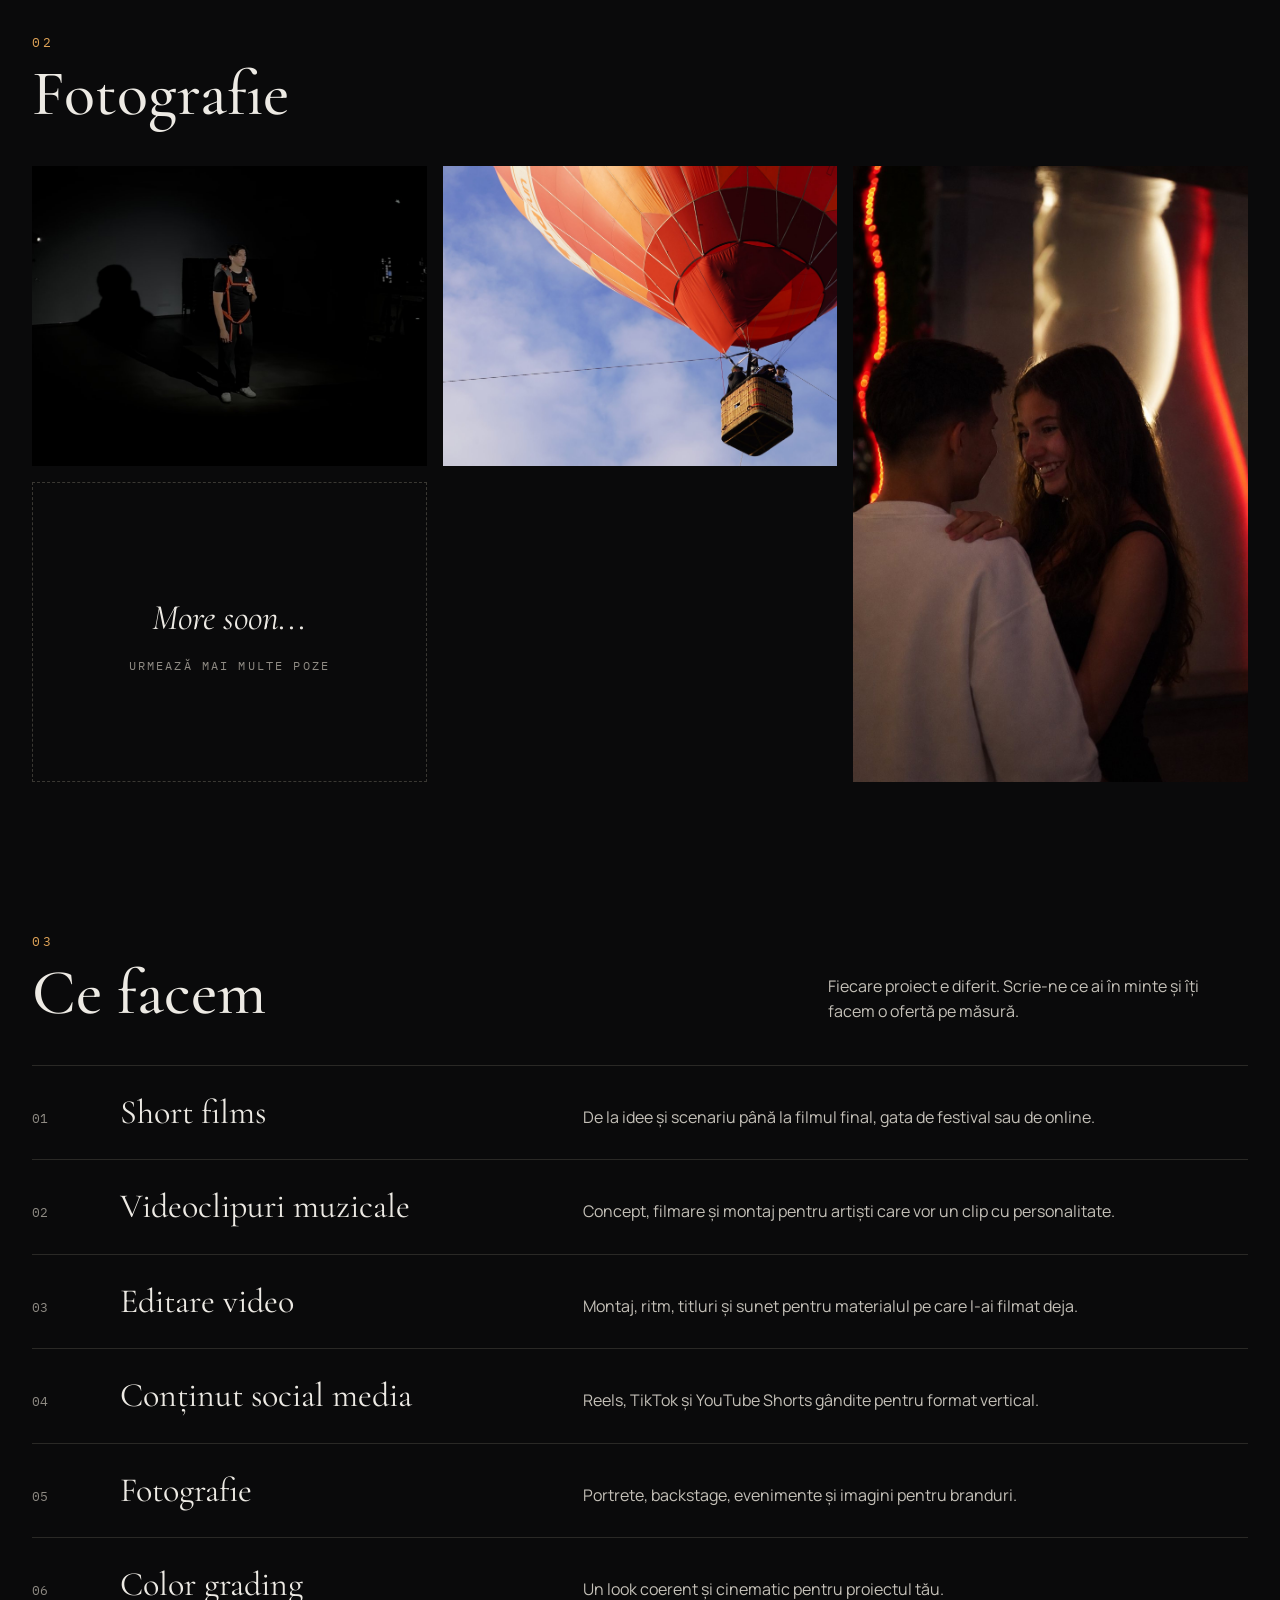
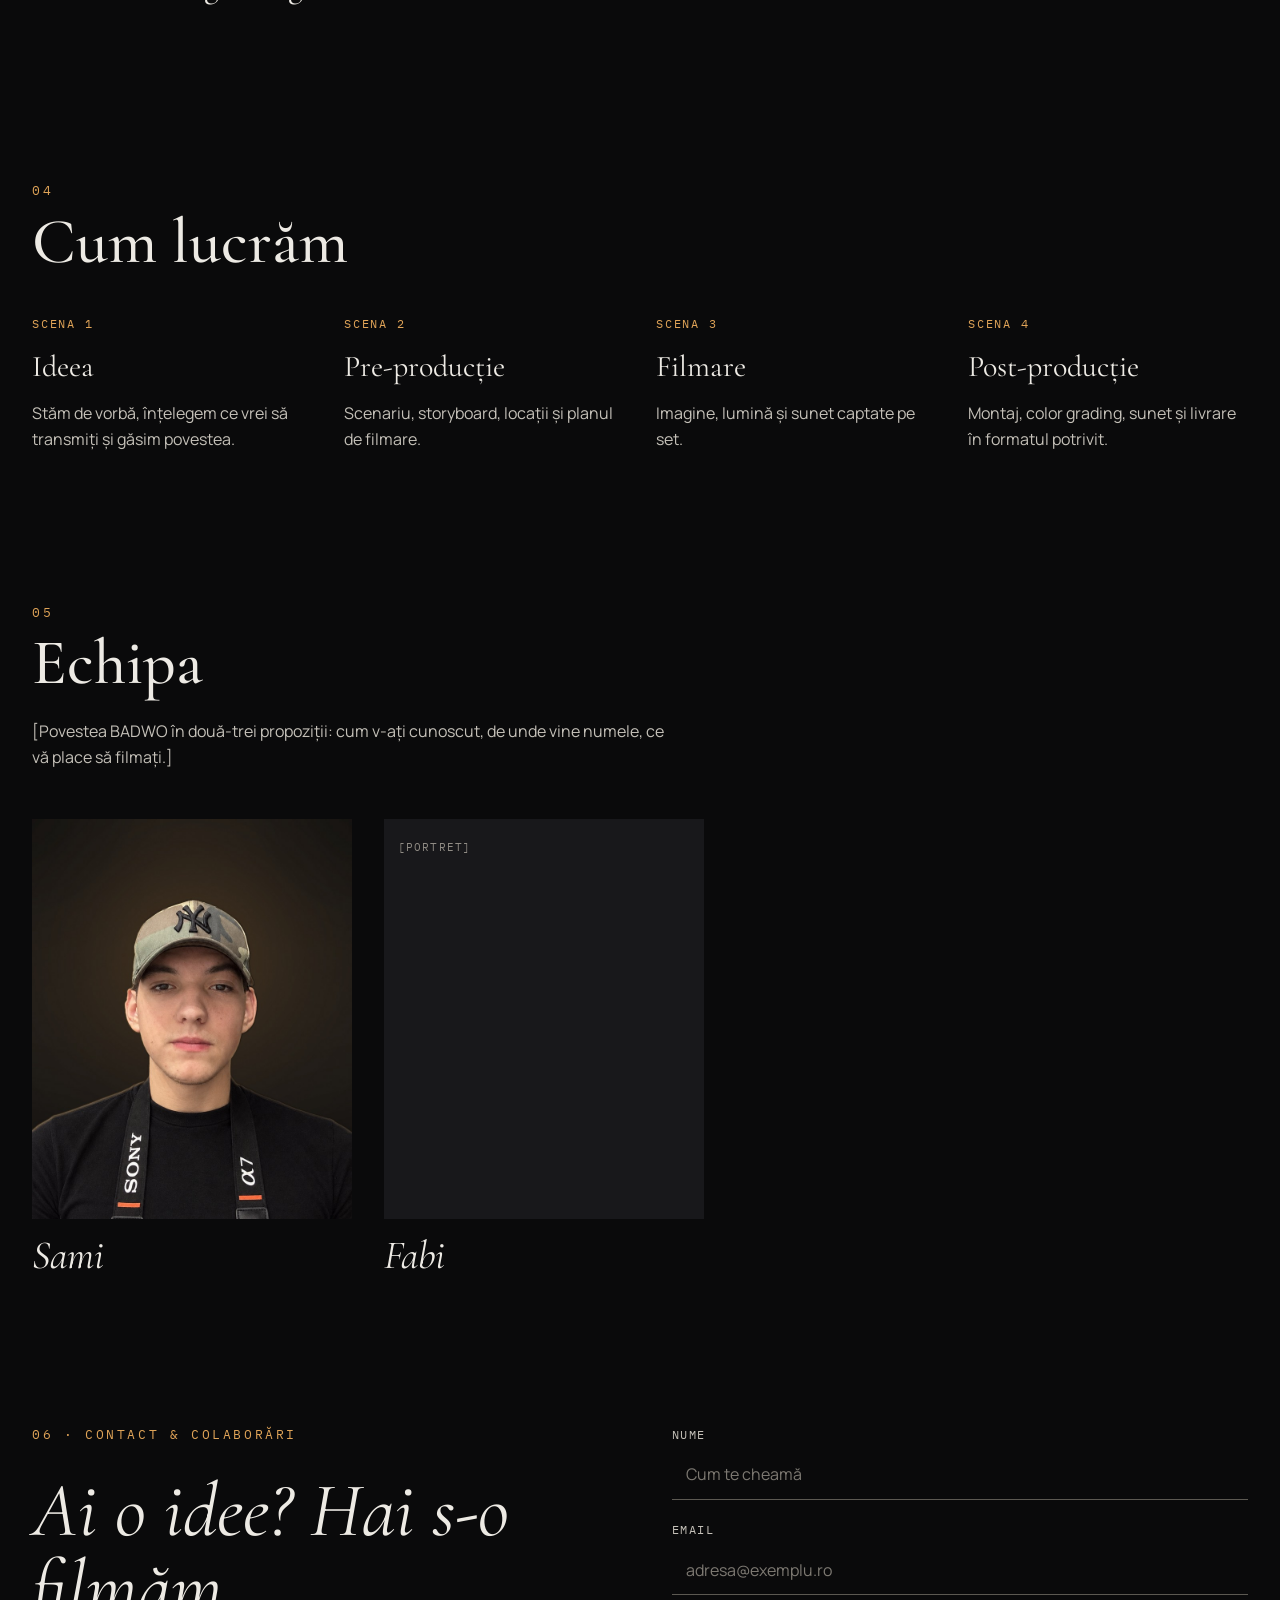
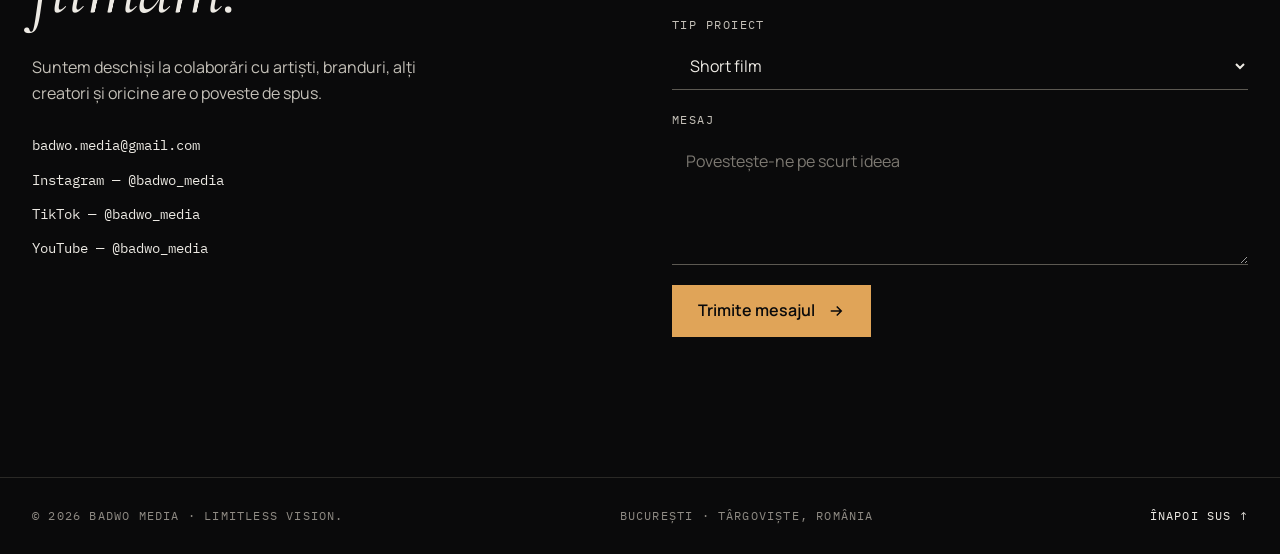
==== commit 1a08cf2f: "Add files via upload" ====
--- a/index.html
+++ b/index.html
@@ -93,7 +93,7 @@
     </article>
 
     <article class="project">
-      <button type="button" class="project-thumb js-video" data-video="X5HID9Kxgu8" aria-label="Pornește teaserul It's your turn">
+      <button type="button" class="project-thumb js-video" data-video="E-6Zyjc3Xzk" aria-label="Pornește teaserul It's your turn">
         <img src="assets/its-your-turn-poster.jpg" alt="" loading="lazy">
         <span class="play"><svg width="18" height="18" viewBox="0 0 24 24" fill="currentColor" aria-hidden="true"><path d="M8 5v14l11-7z"/></svg></span>
       </button>
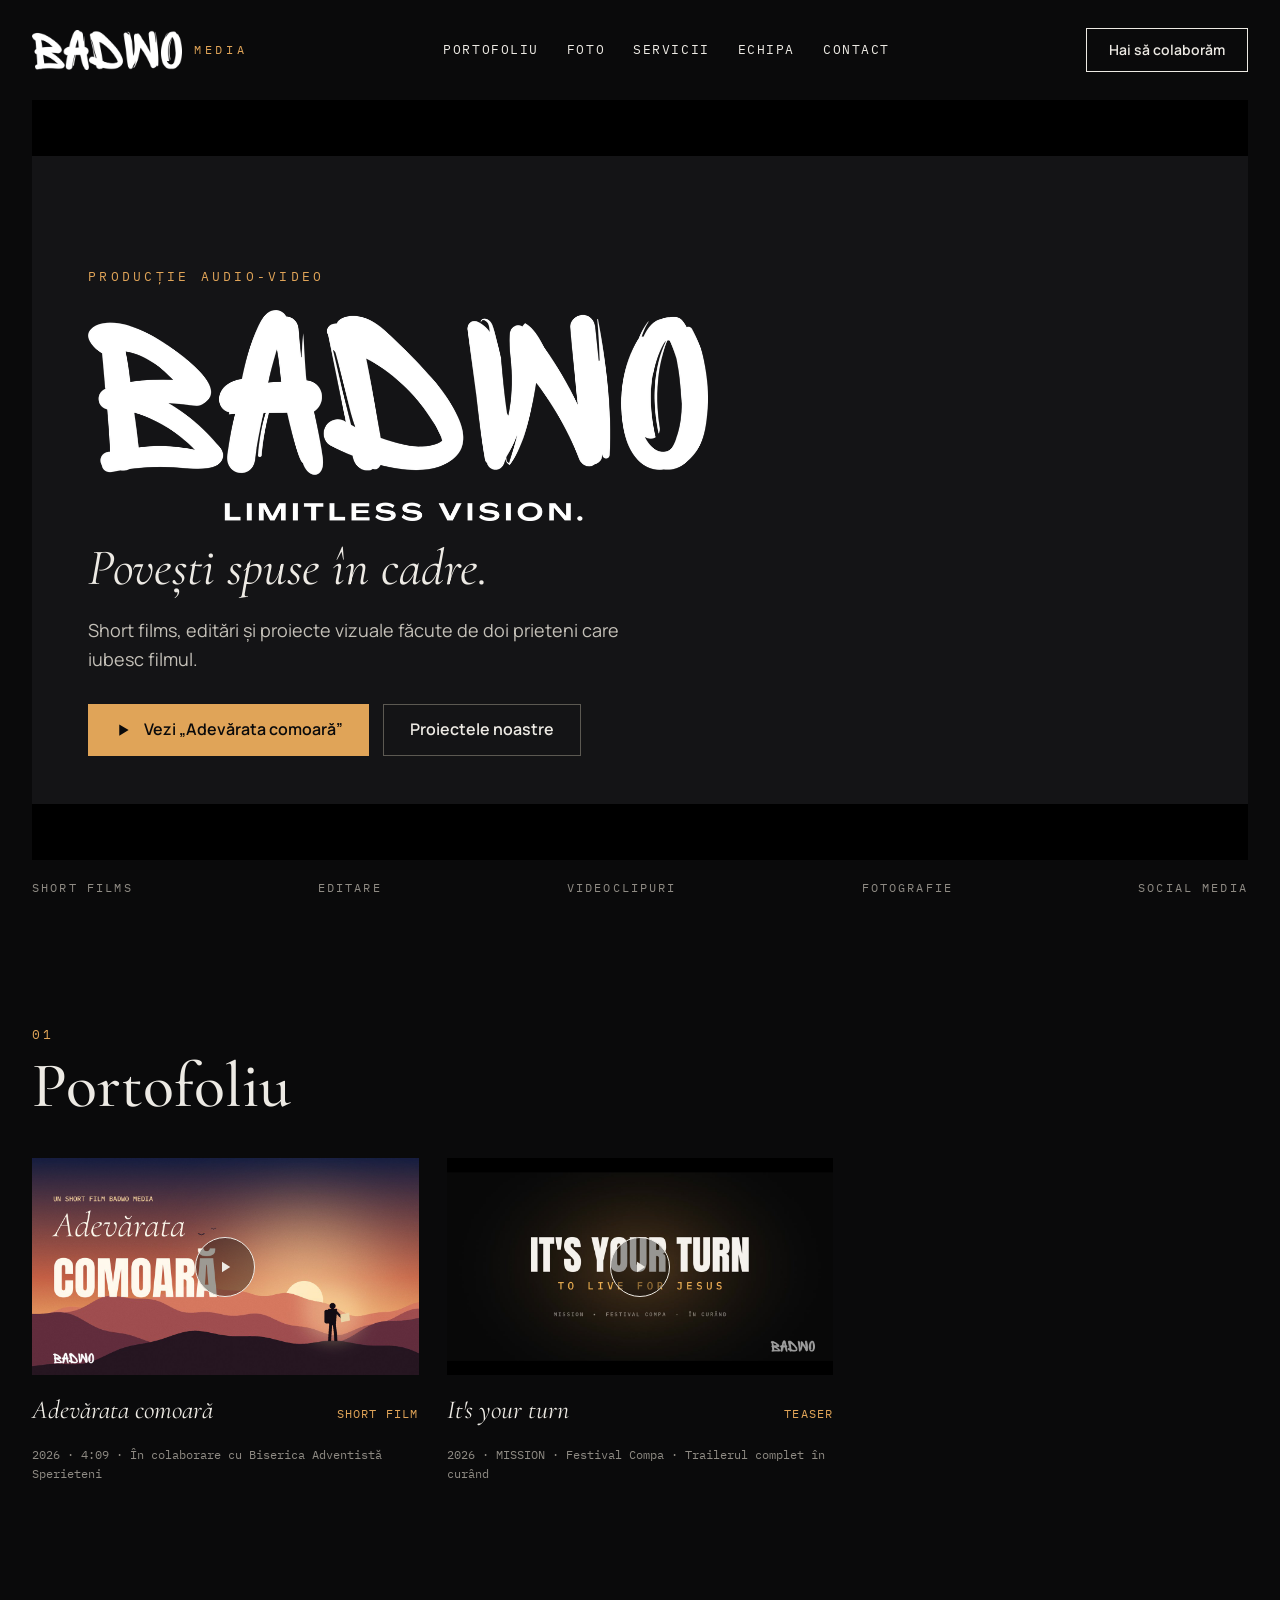
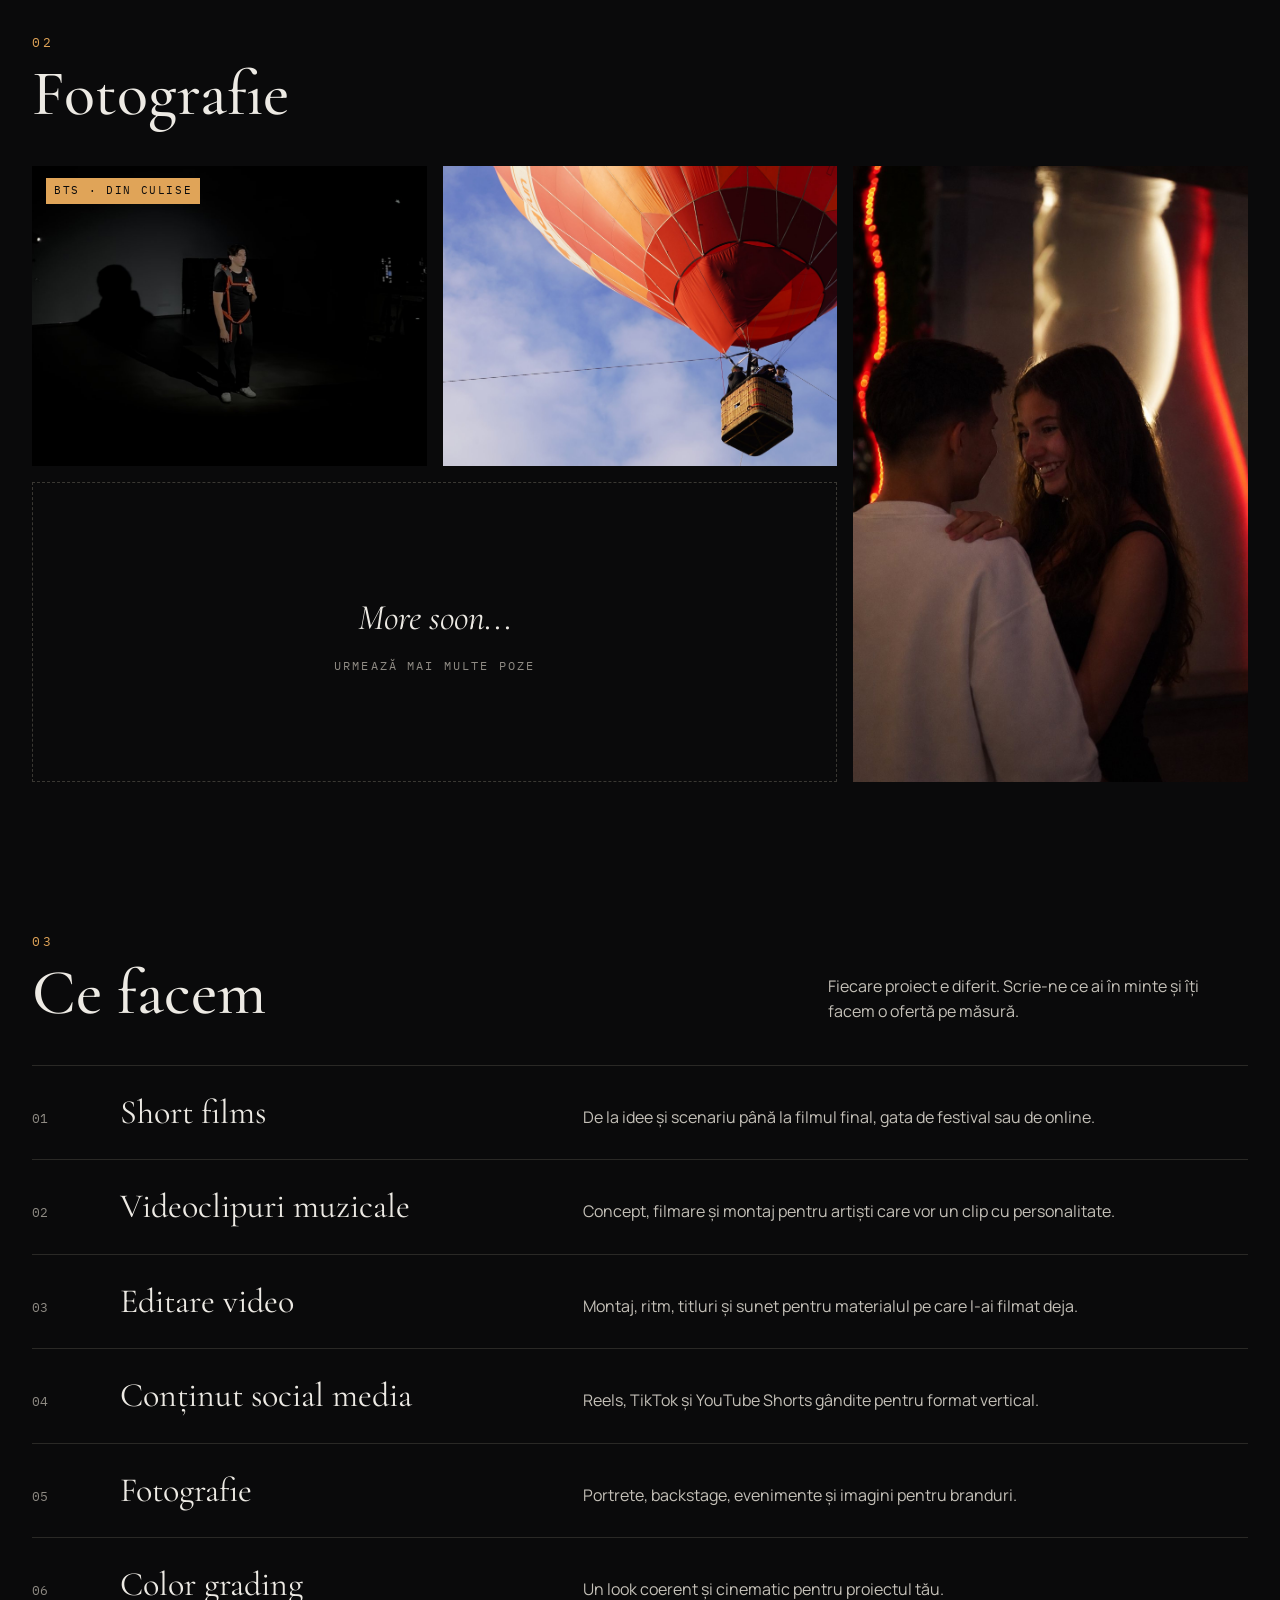
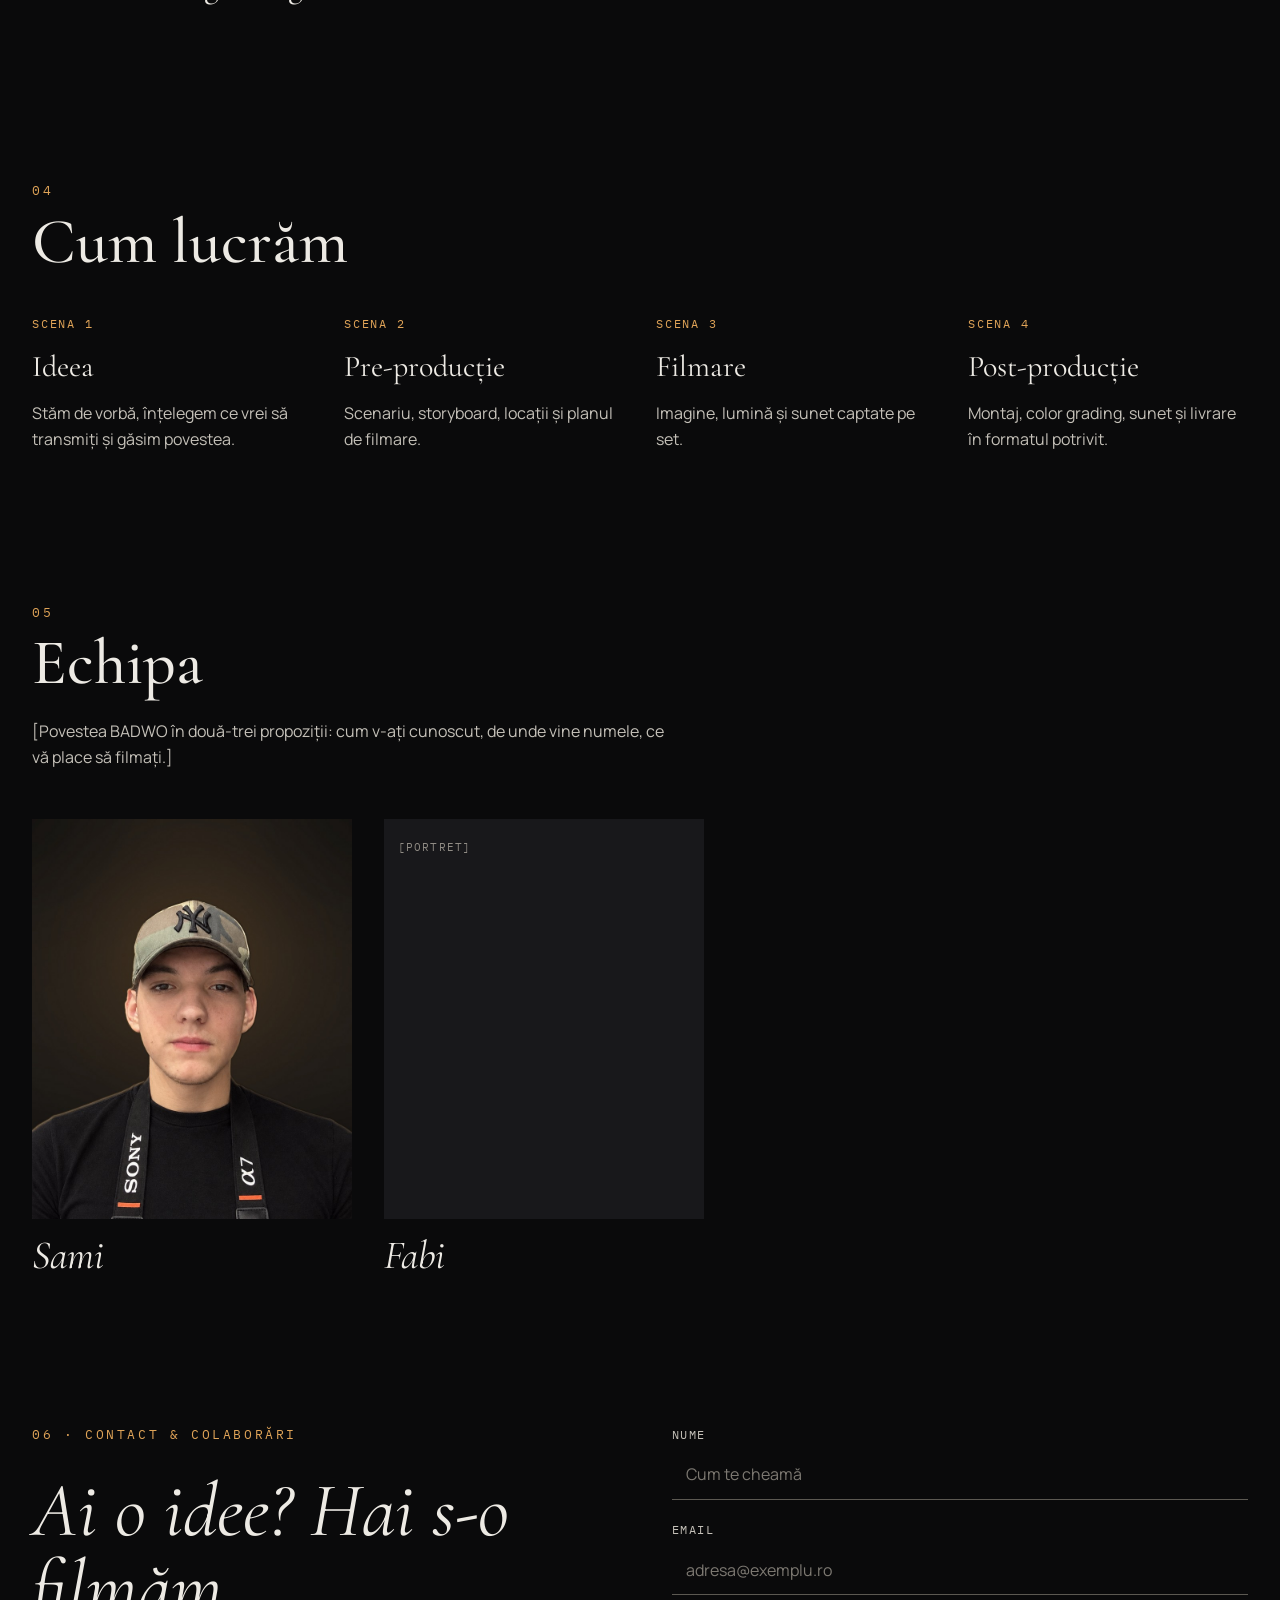
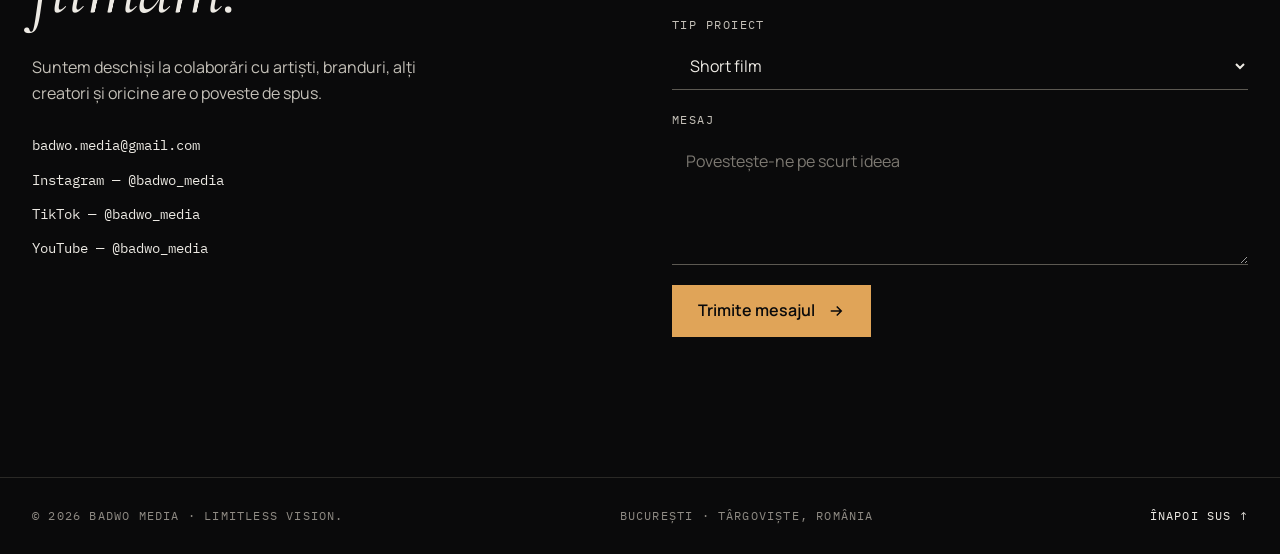
==== commit e99e4a07: "Add files via upload" ====
--- a/index.html
+++ b/index.html
@@ -109,7 +109,10 @@
   <p class="num">02</p>
   <h2>Fotografie</h2>
   <div class="photos">
-    <img class="photo" src="assets/backstage-1.jpg" alt="Backstage BADWO Media — actor pe set, în lumina reflectorului" loading="lazy">
+    <div class="photo" style="position:relative;padding:0;overflow:hidden">
+      <img src="assets/backstage-1.jpg" alt="Backstage BADWO Media — actor pe set, în lumina reflectorului" loading="lazy" style="width:100%;height:100%;object-fit:cover;display:block">
+      <span class="thumb-badge">BTS · DIN CULISE</span>
+    </div>
     <img class="photo" src="assets/foto-balon.jpg" alt="Balon cu aer cald portocaliu deasupra norilor, fotografiat de jos" loading="lazy">
         <img class="photo tall" src="assets/foto-cuplu-badi-ale.jpg" alt="Badi și Ale în lumină caldă, cu luminițe roșii în fundal" loading="lazy">
     <div class="photo soon"><strong>More soon...</strong><span>URMEAZĂ MAI MULTE POZE</span></div>
--- a/style.css
+++ b/style.css
@@ -169,3 +169,4 @@
 .photos{grid-template-columns:repeat(auto-fit,minmax(min(320px,100%),1fr));grid-auto-rows:300px}
 .thumb-badge{position:absolute;top:12px;left:14px;z-index:1;font-family:var(--mono);font-size:11px;letter-spacing:.15em;background:var(--accent);color:var(--bg);padding:4px 8px}
 .project h3 a{color:inherit}
+@media (min-width:700px){ .photo.soon{grid-column:span 2} }
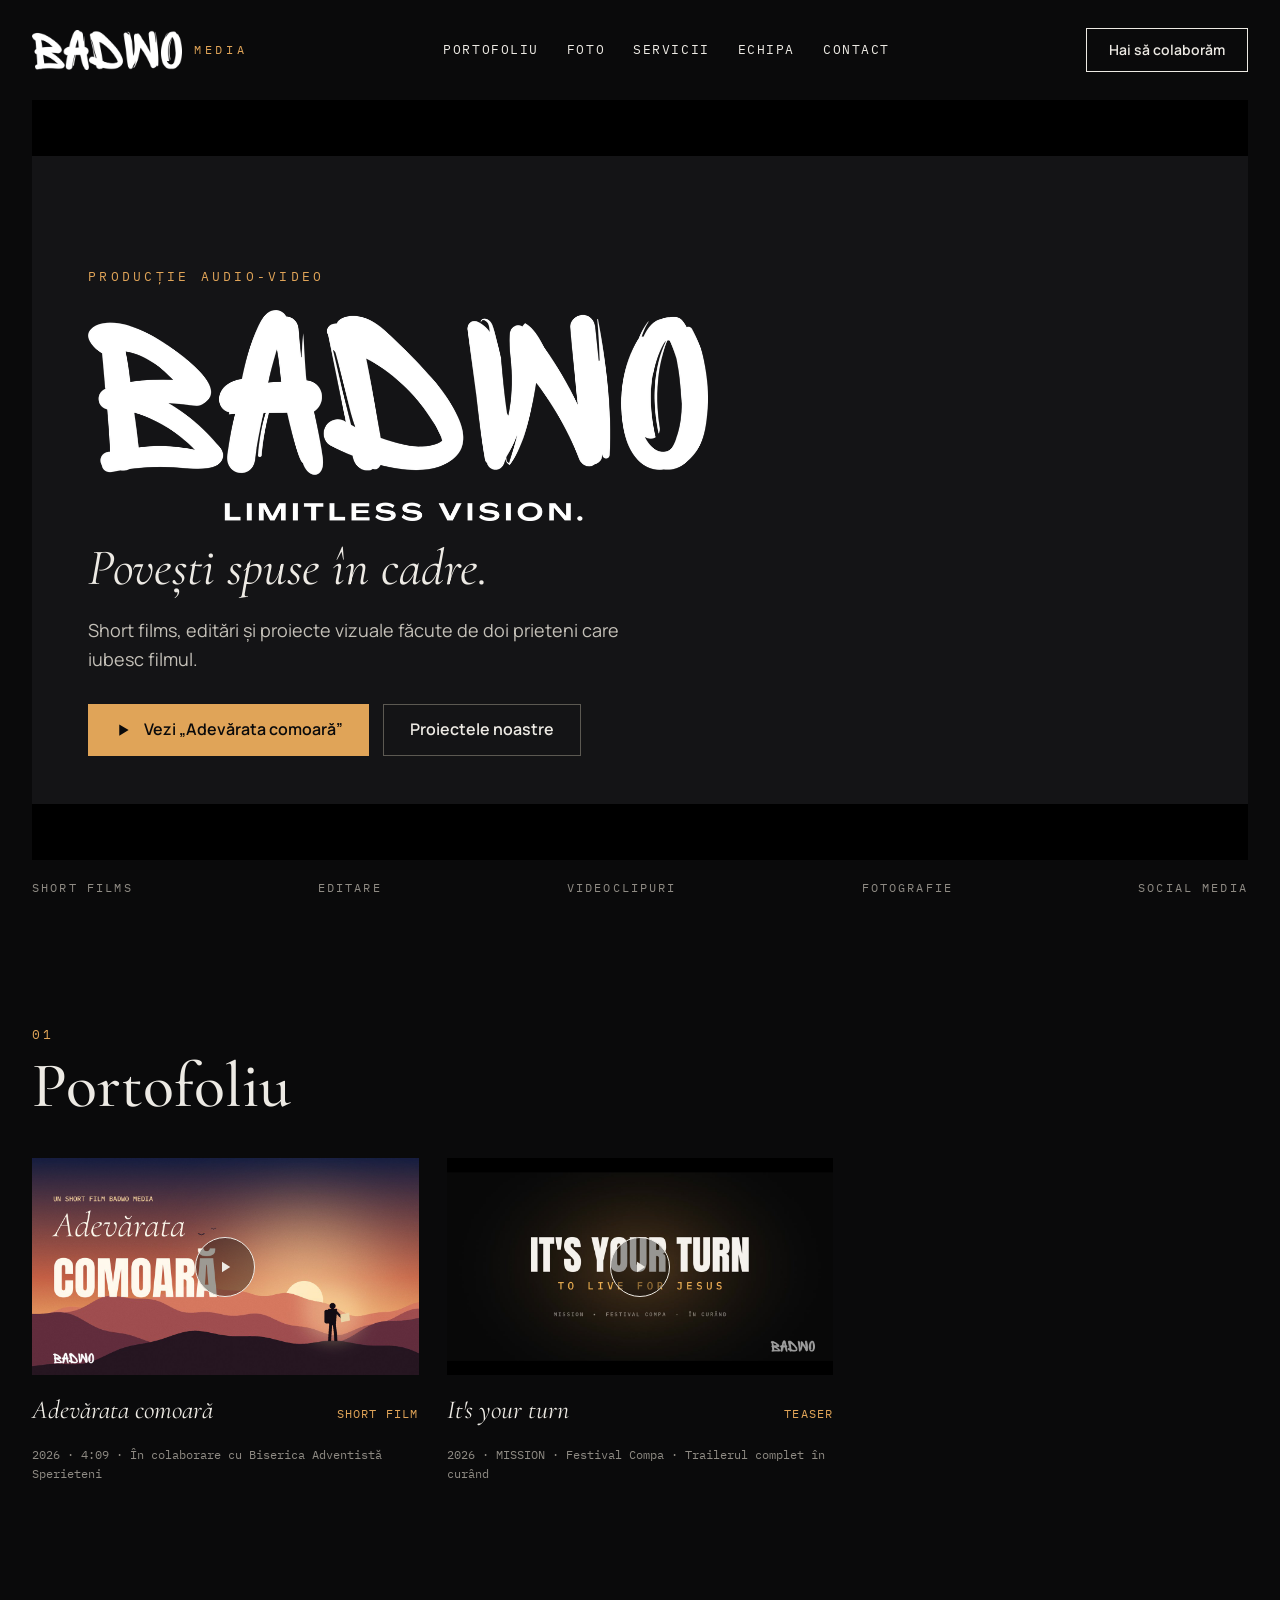
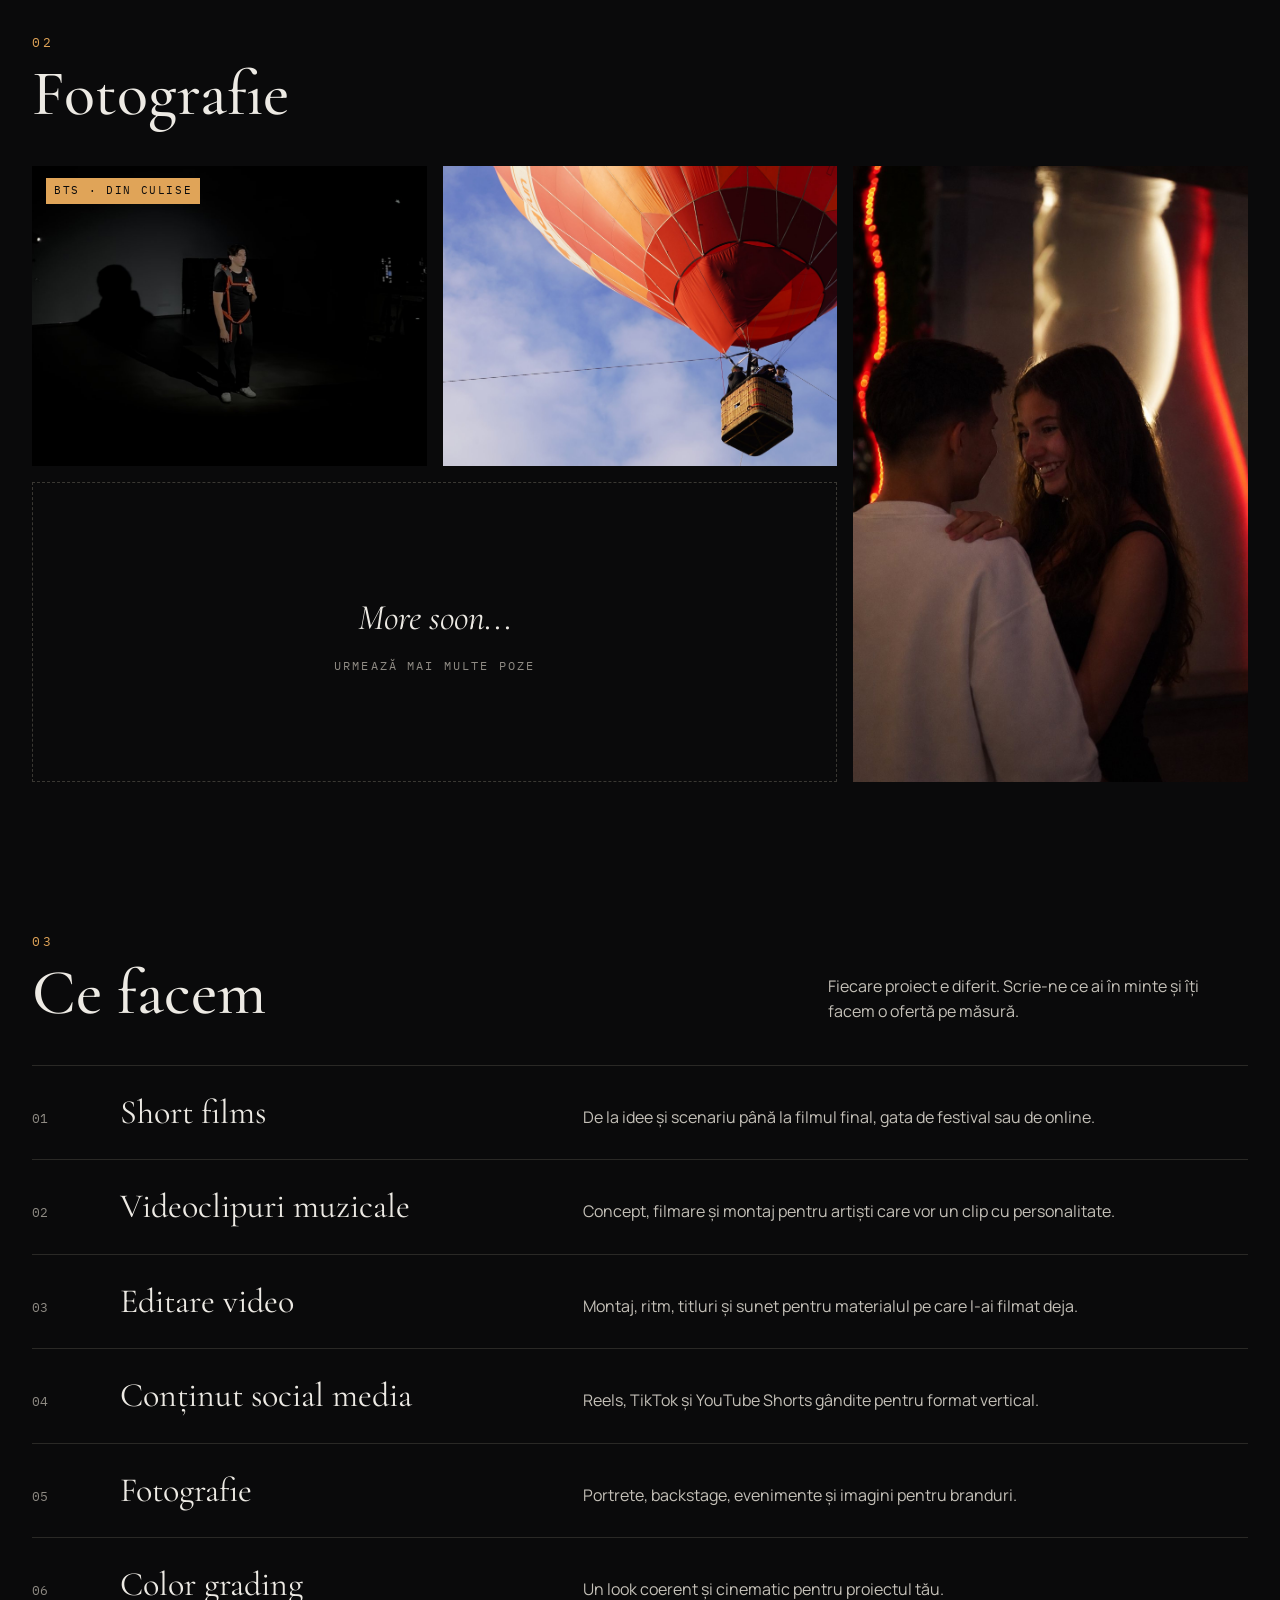
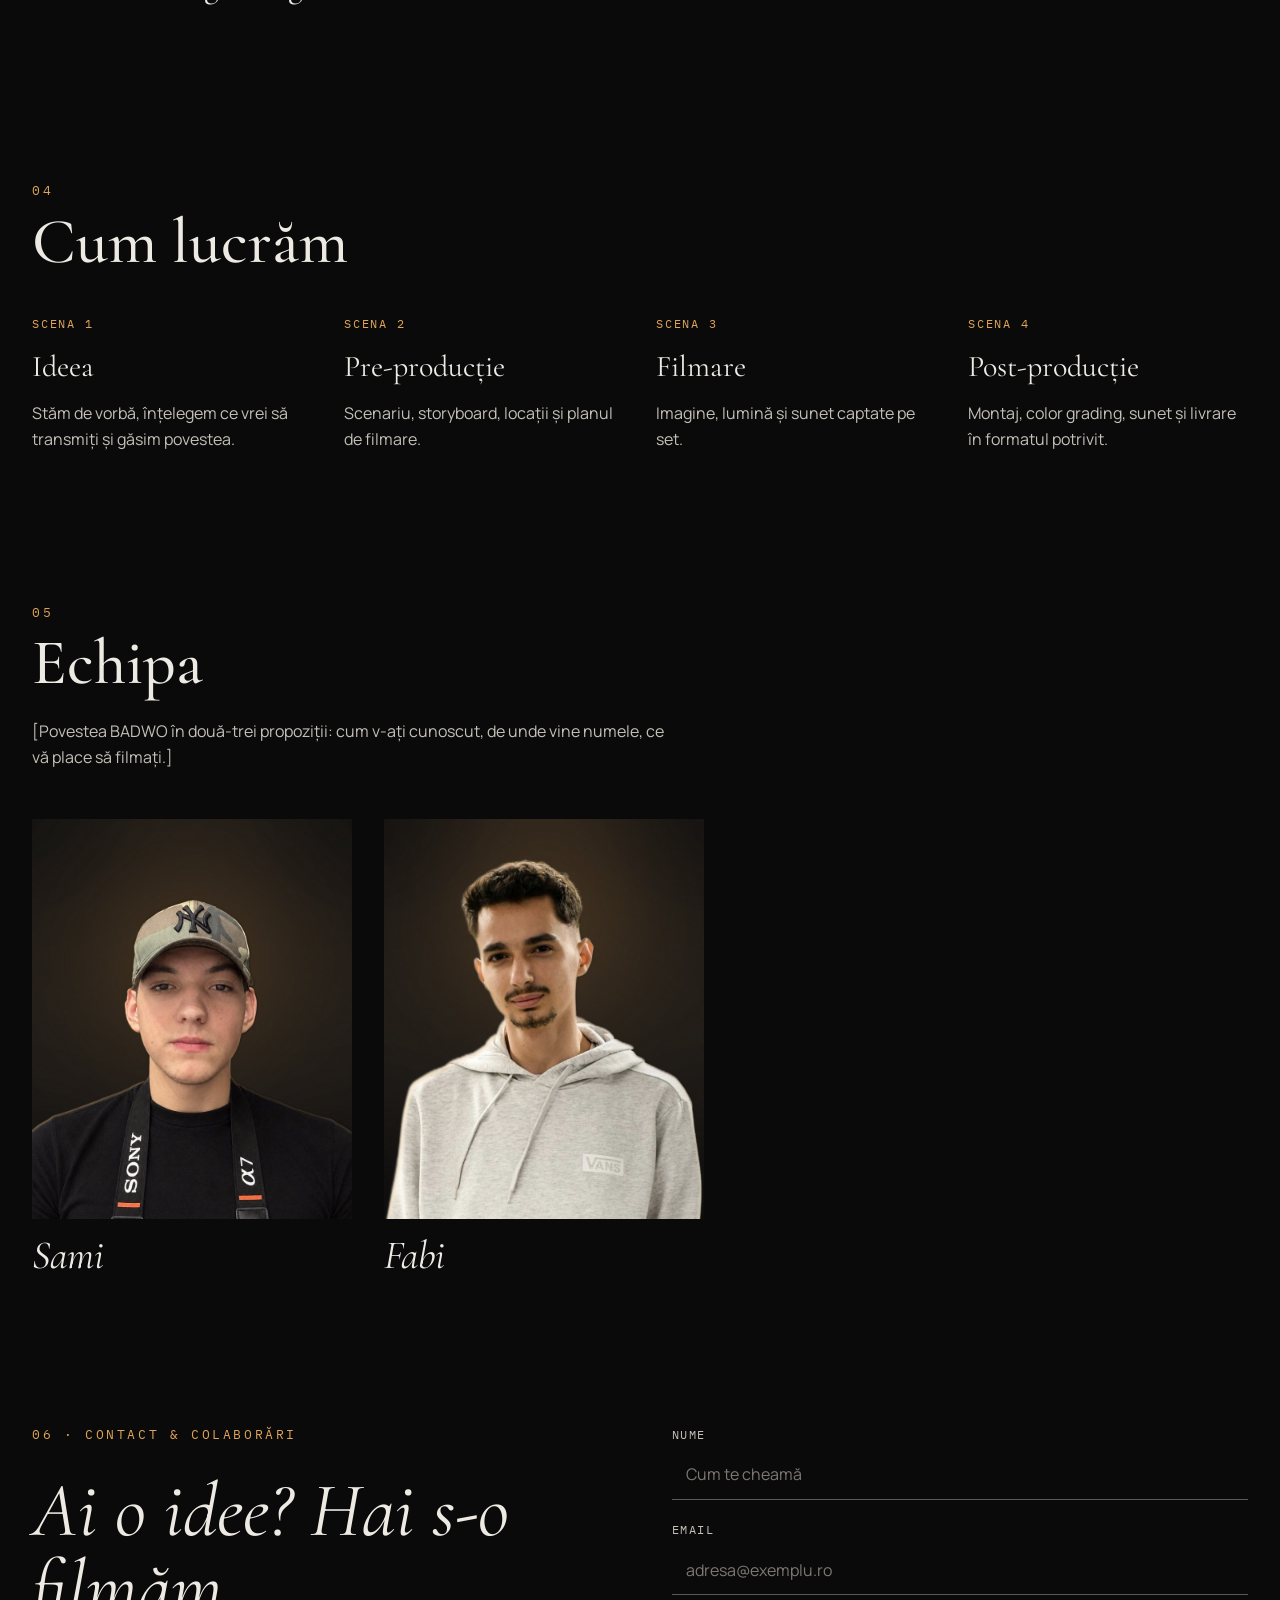
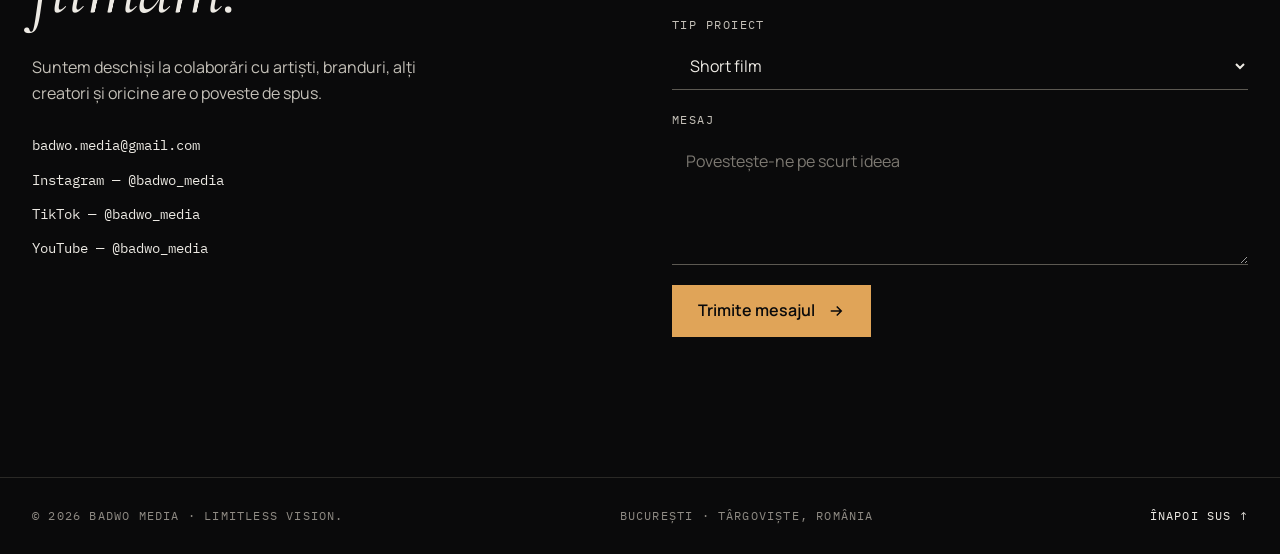
==== commit 7c5b83b2: "Add files via upload" ====
--- a/index.html
+++ b/index.html
@@ -161,8 +161,7 @@
       <figcaption>Sami</figcaption>
     </figure>
     <figure class="member">
-      <div class="portrait"><span class="ph">[PORTRET]</span></div>
-      <!-- <img class="portrait" src="assets/foto/fabi.jpg" alt="Fabi"> -->
+      <img class="portrait" src="assets/fabi-portret-final.jpg" alt="Fabi, BADWO Media">
       <figcaption>Fabi</figcaption>
     </figure>
   </div>
